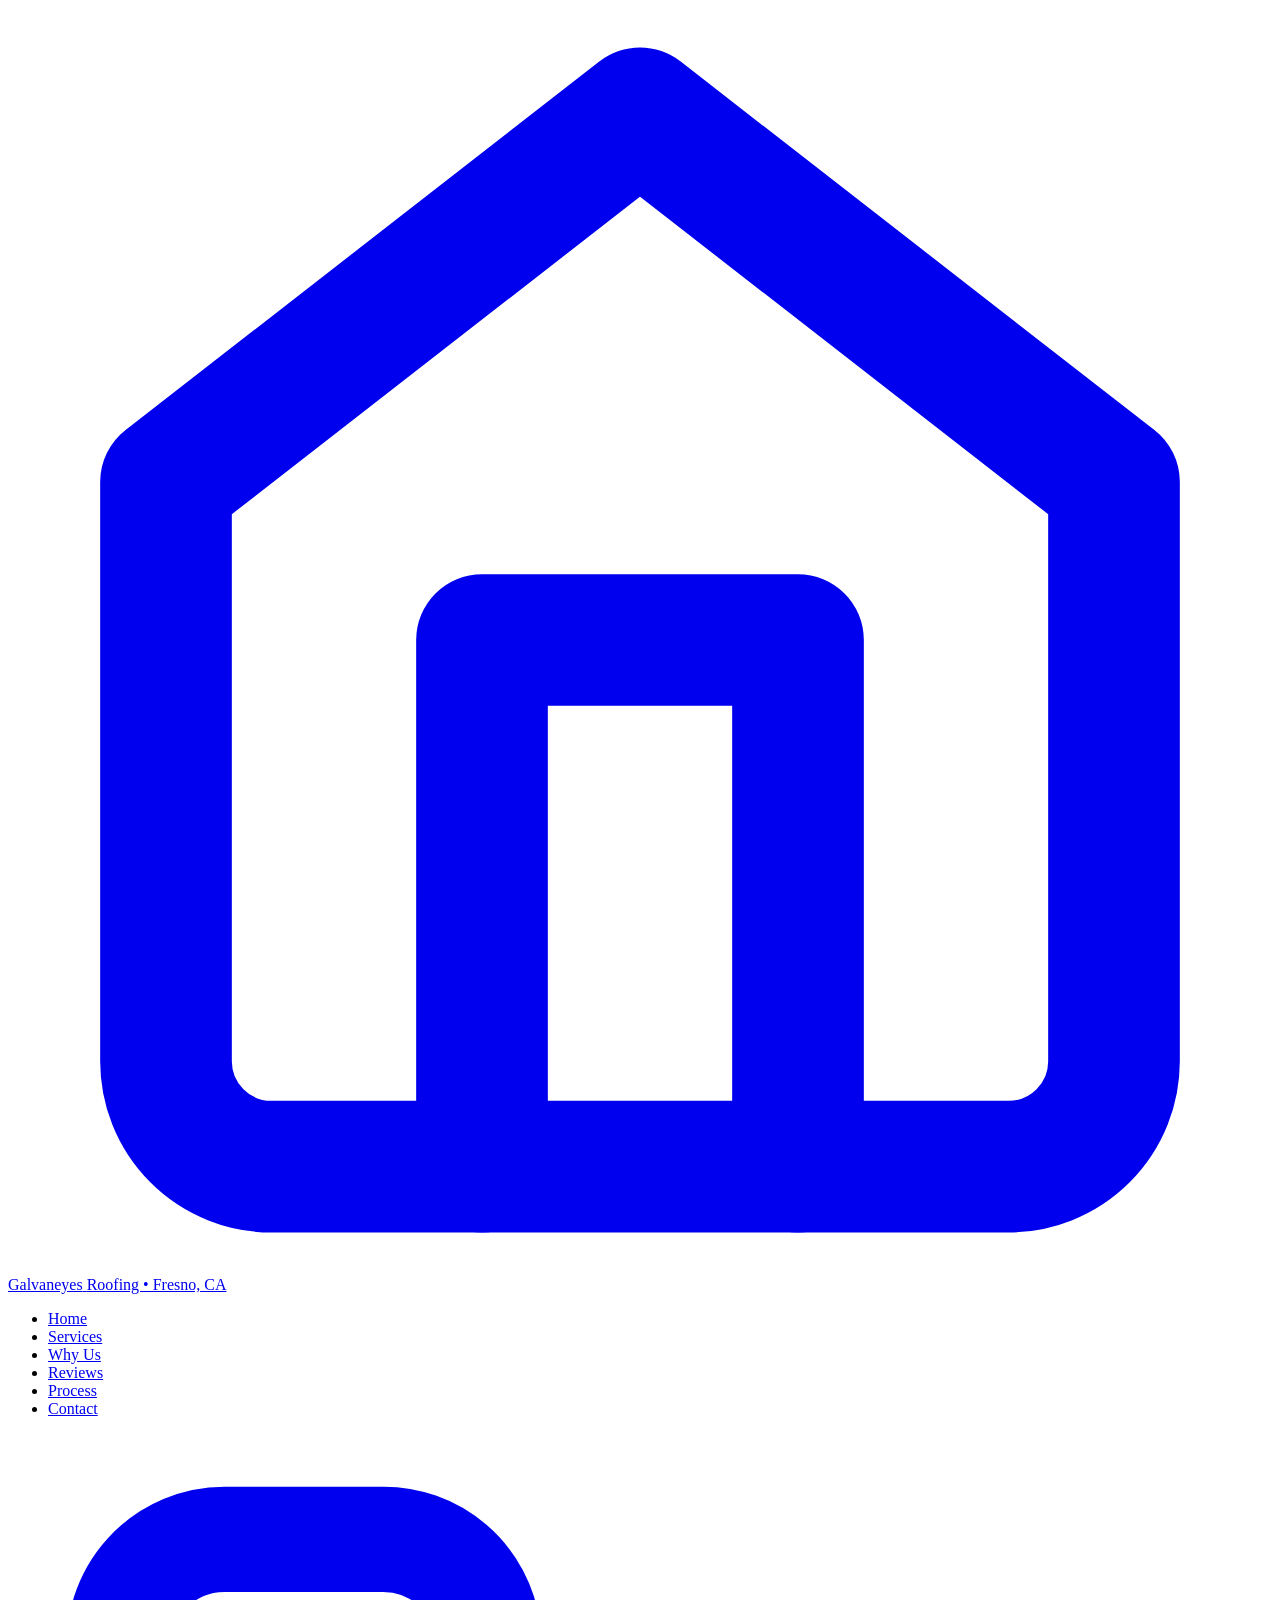
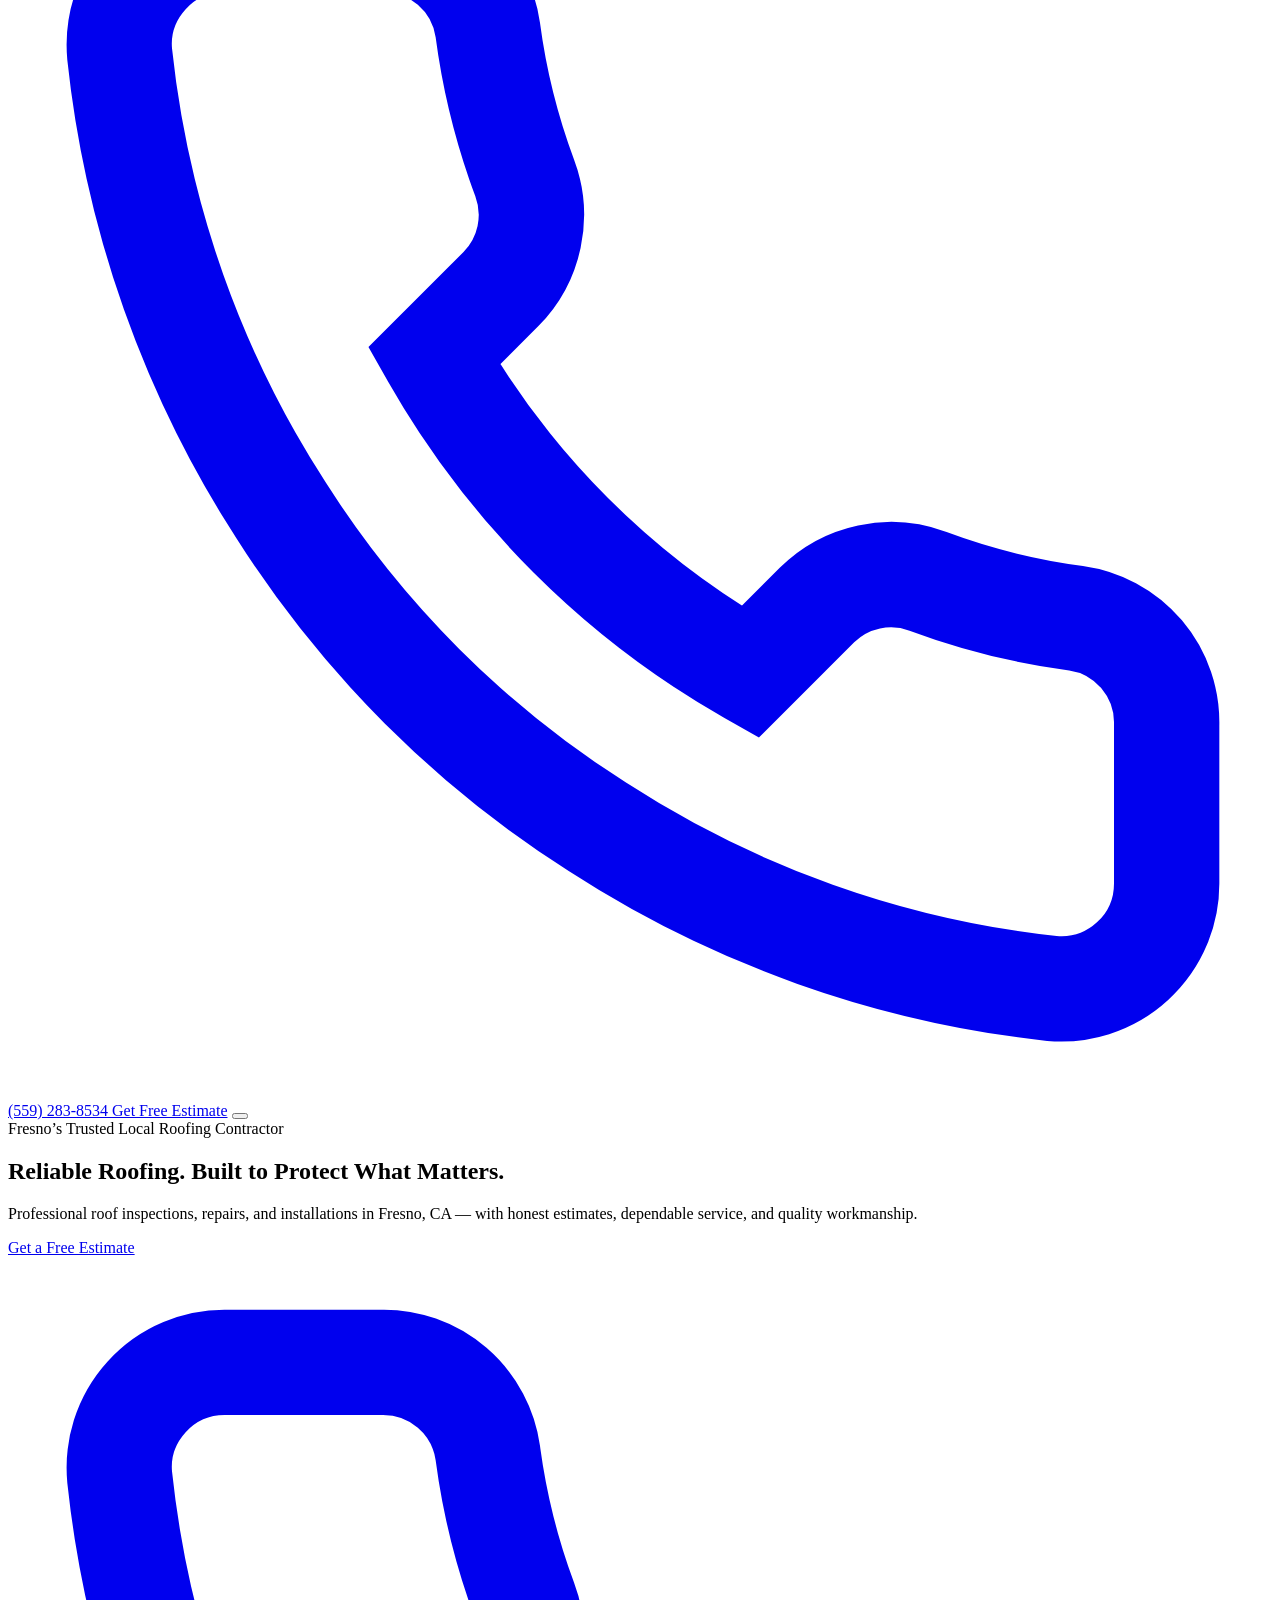
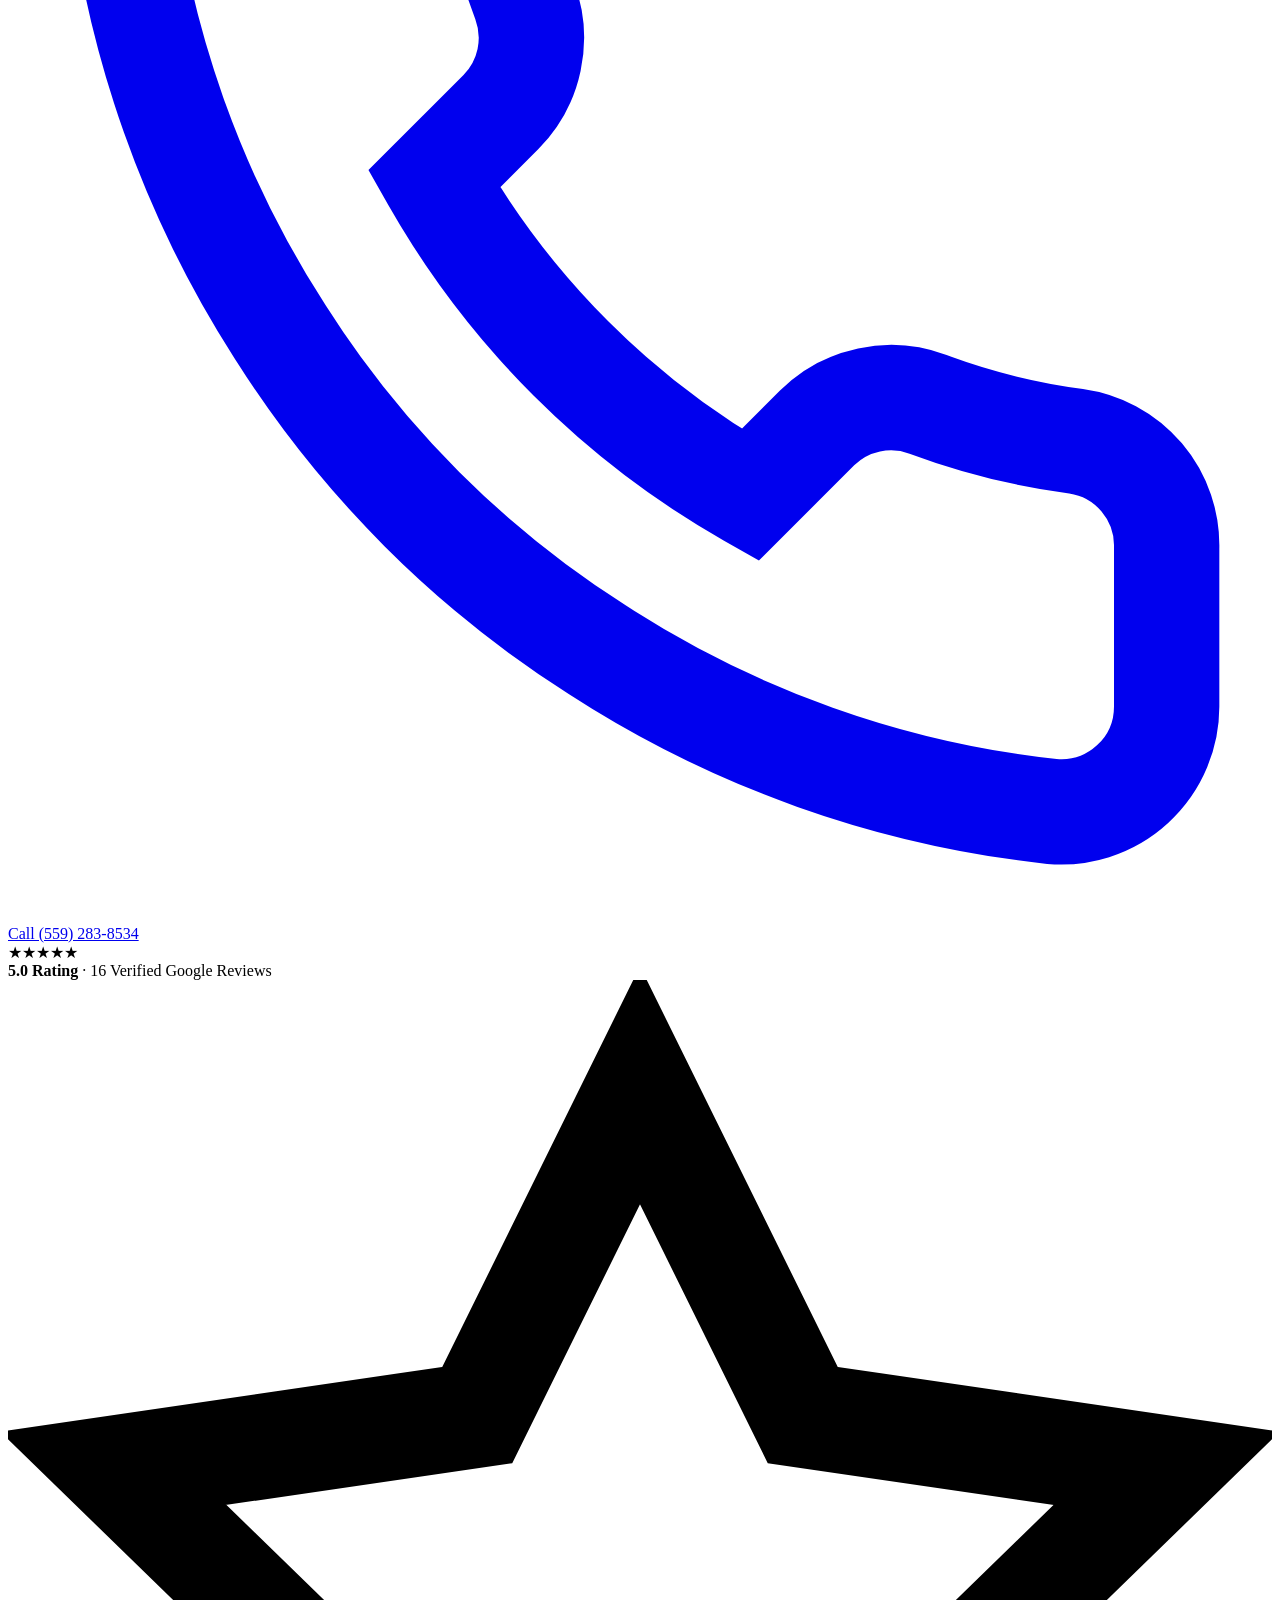
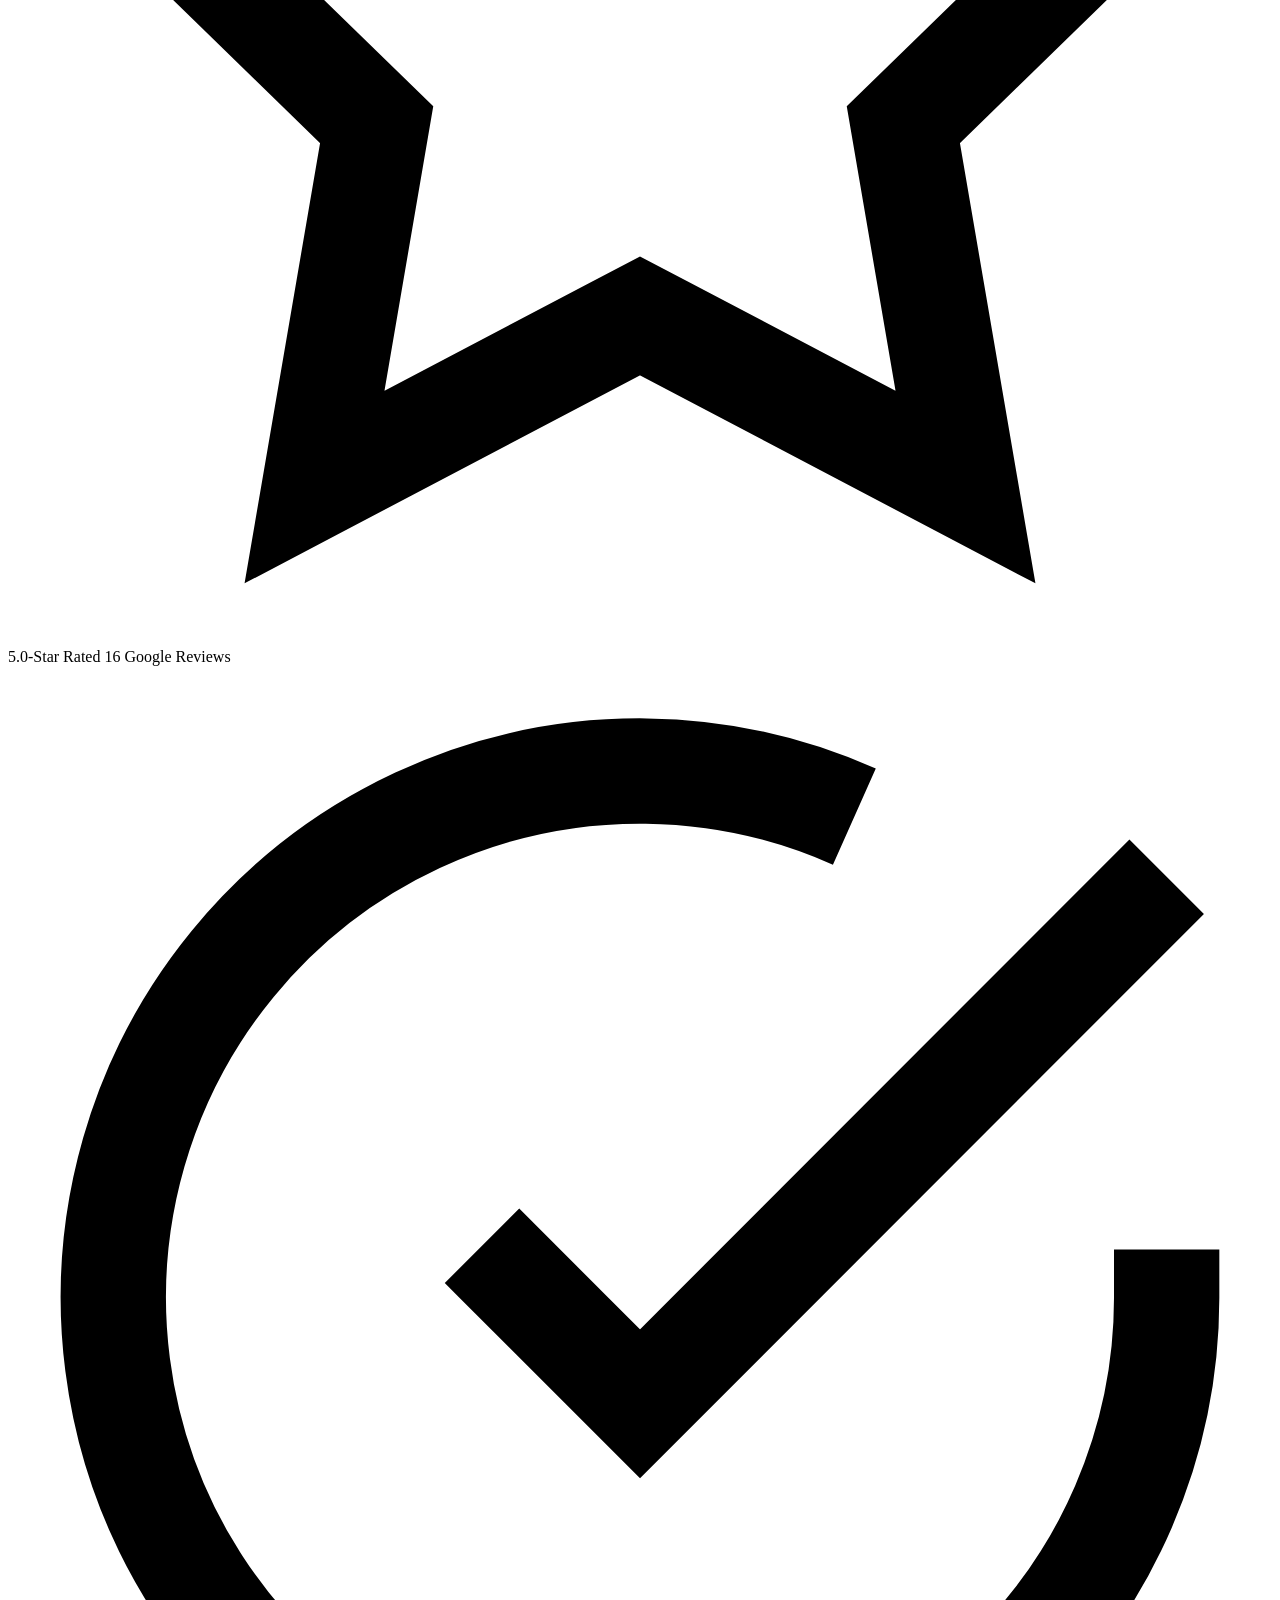
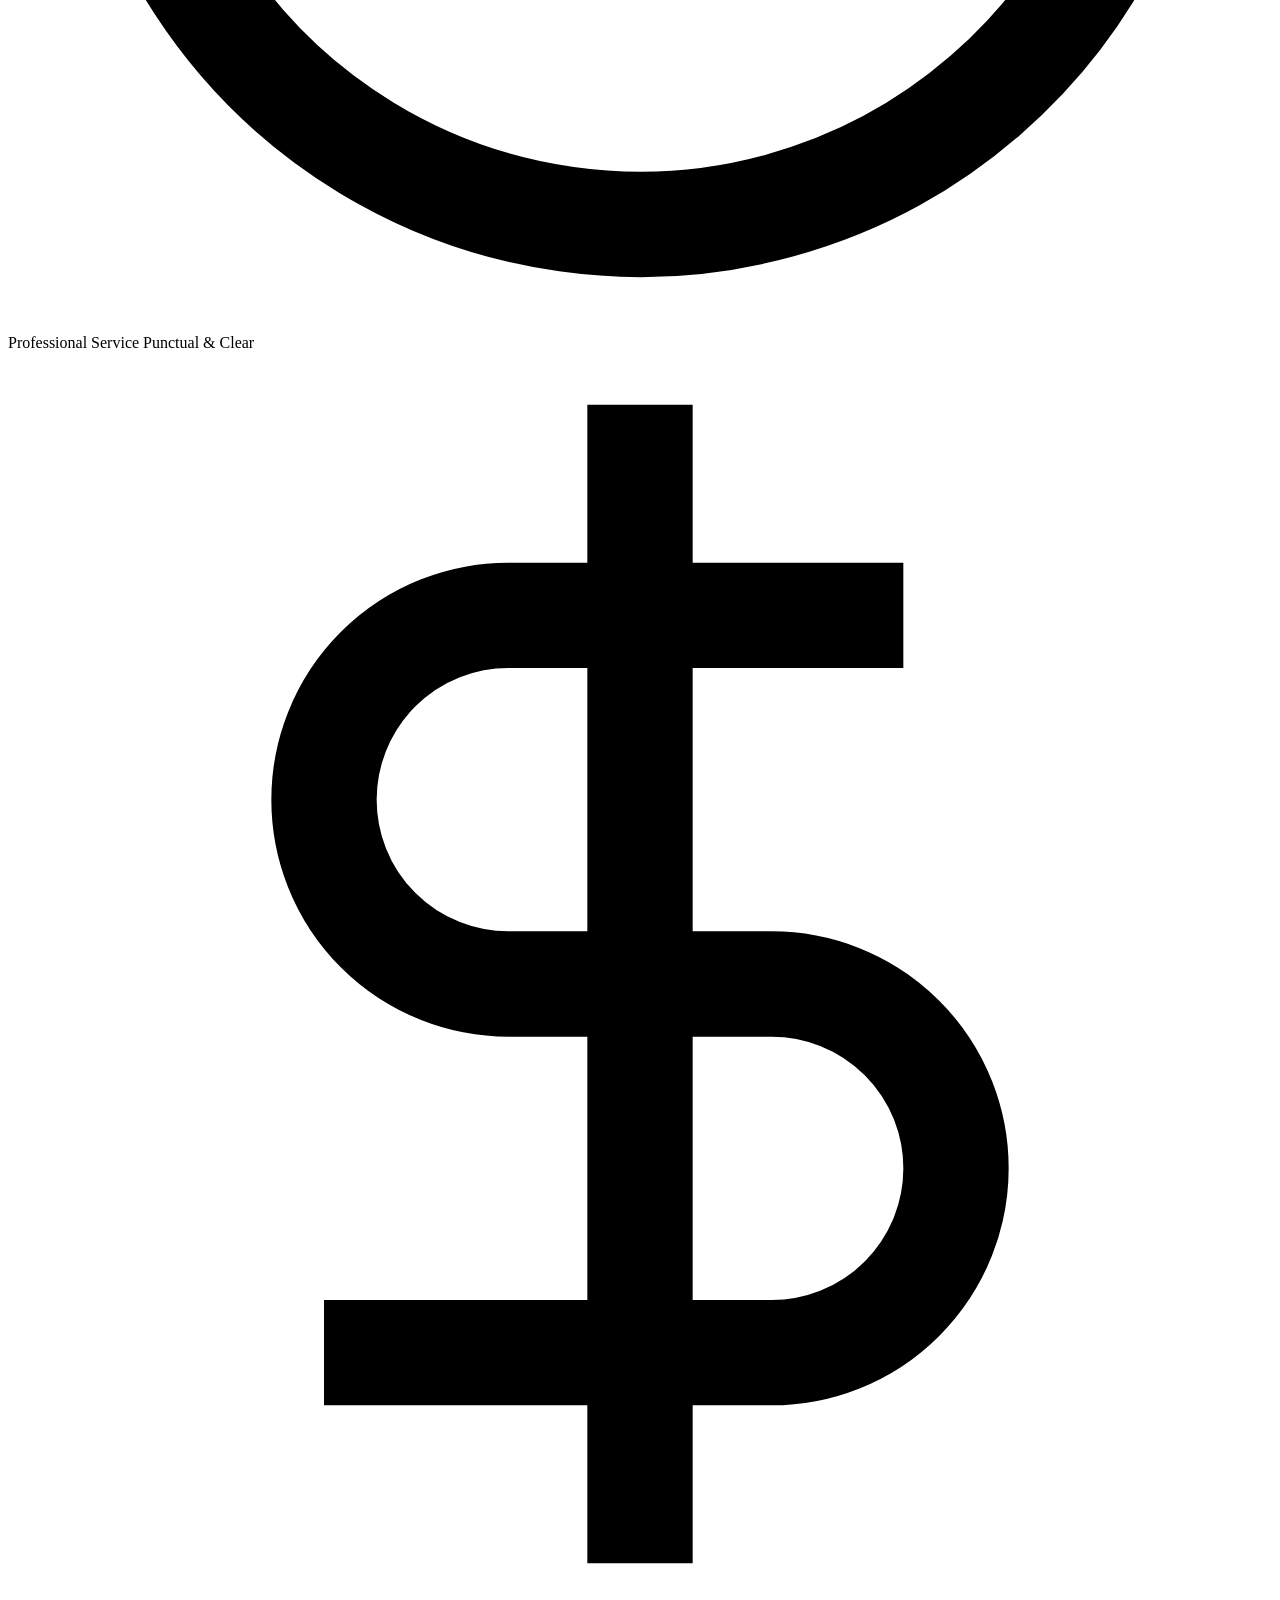
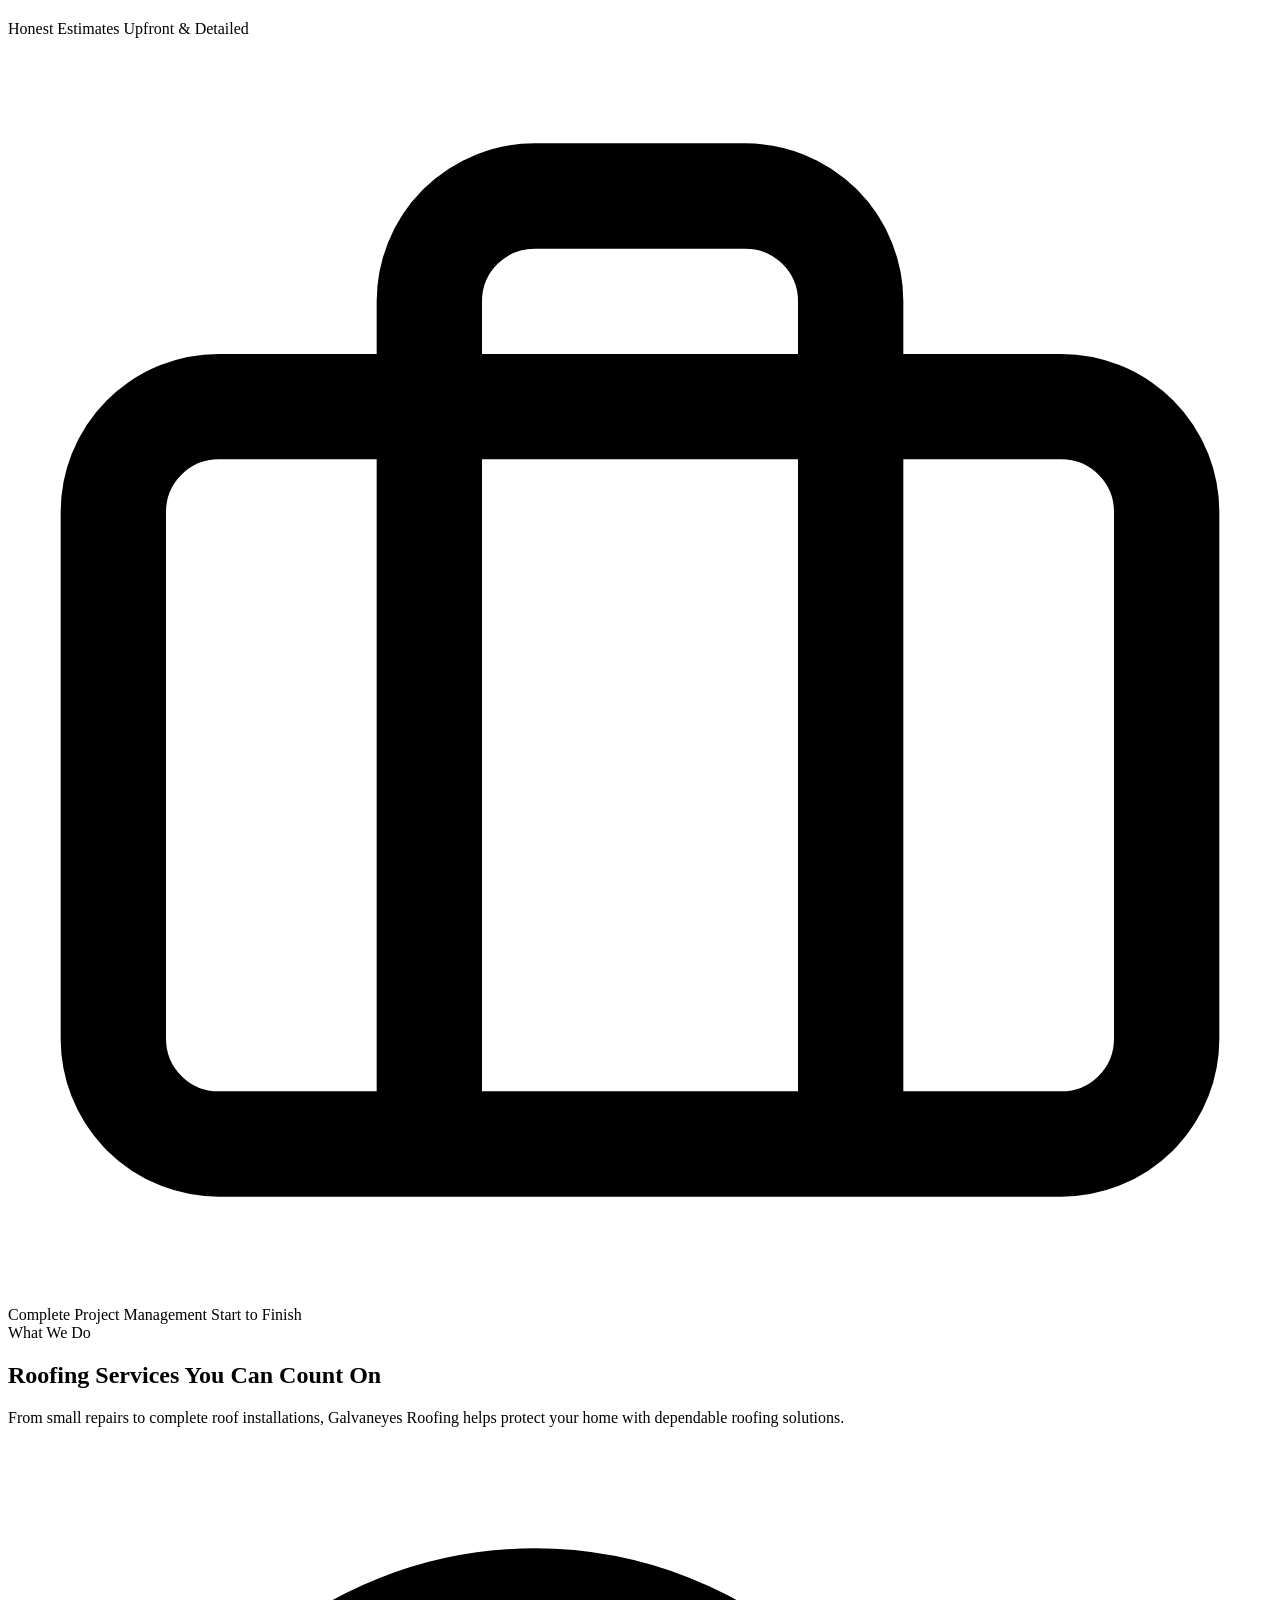
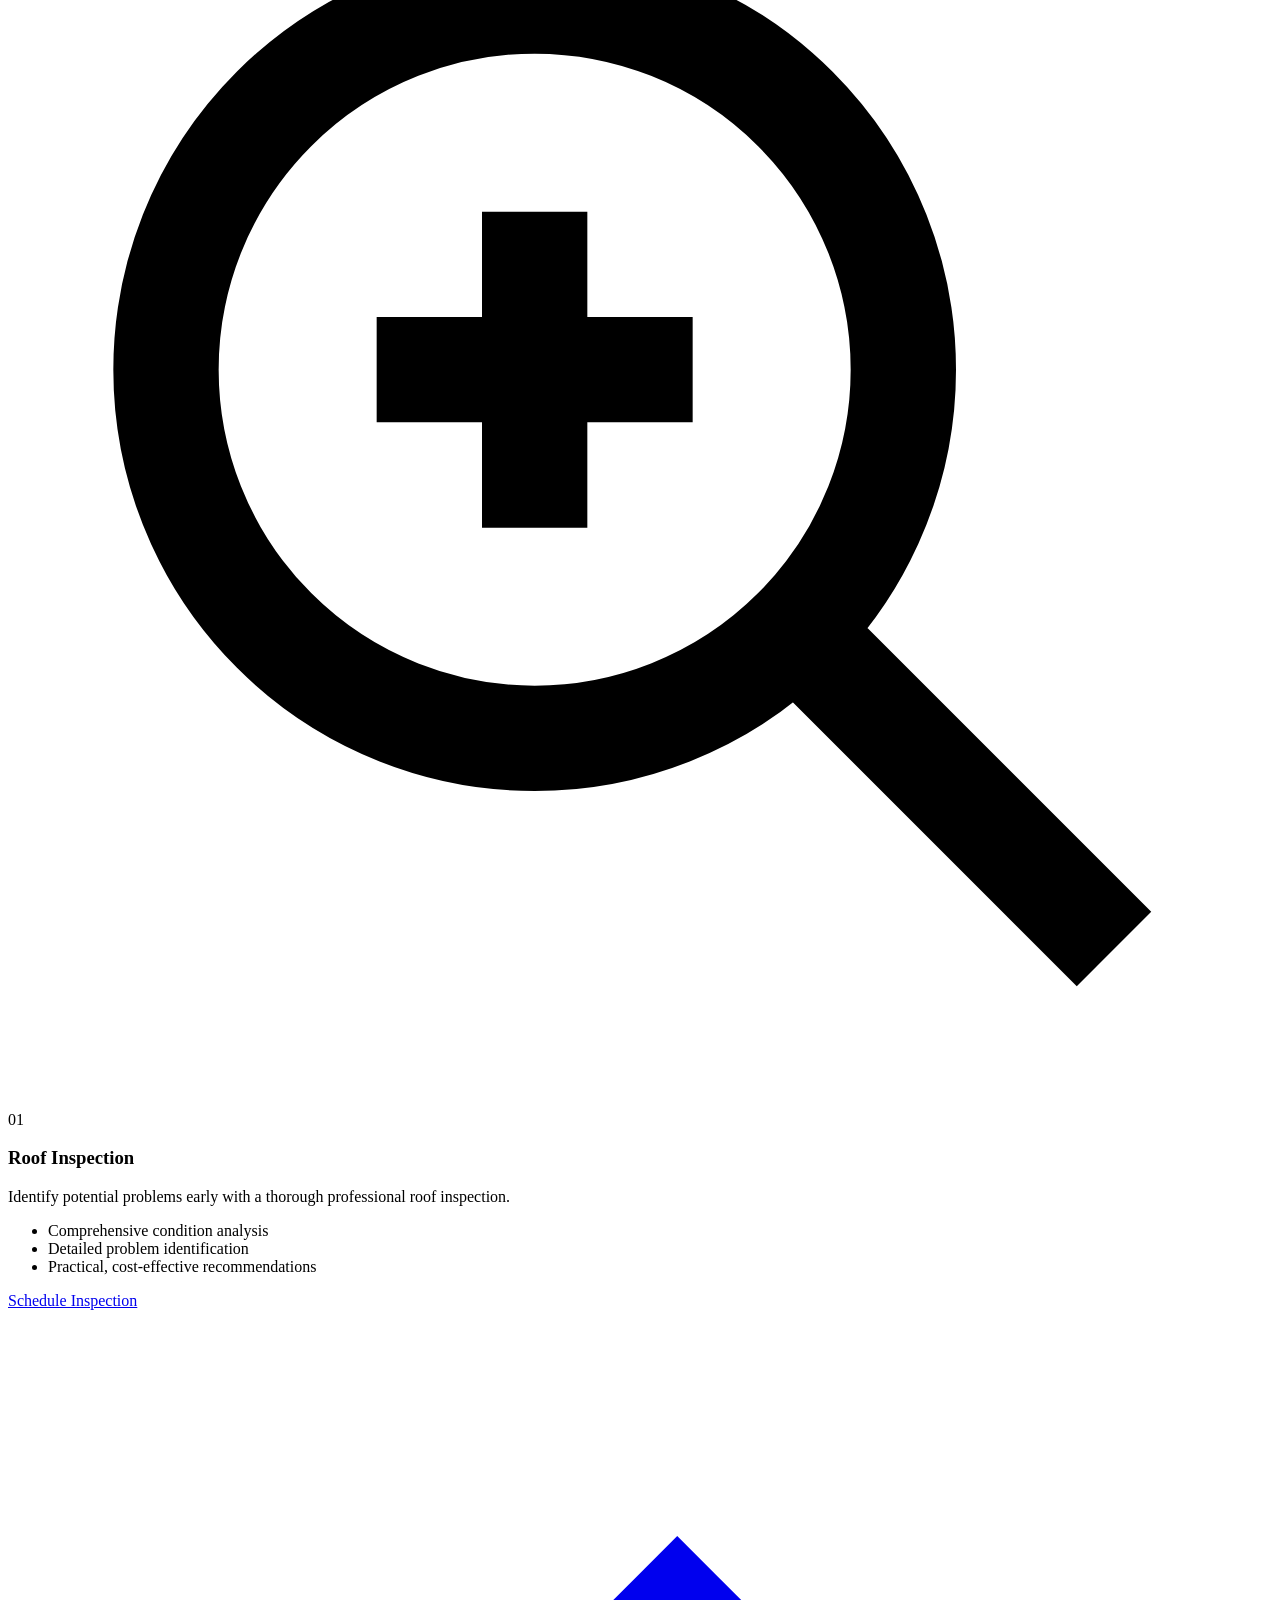
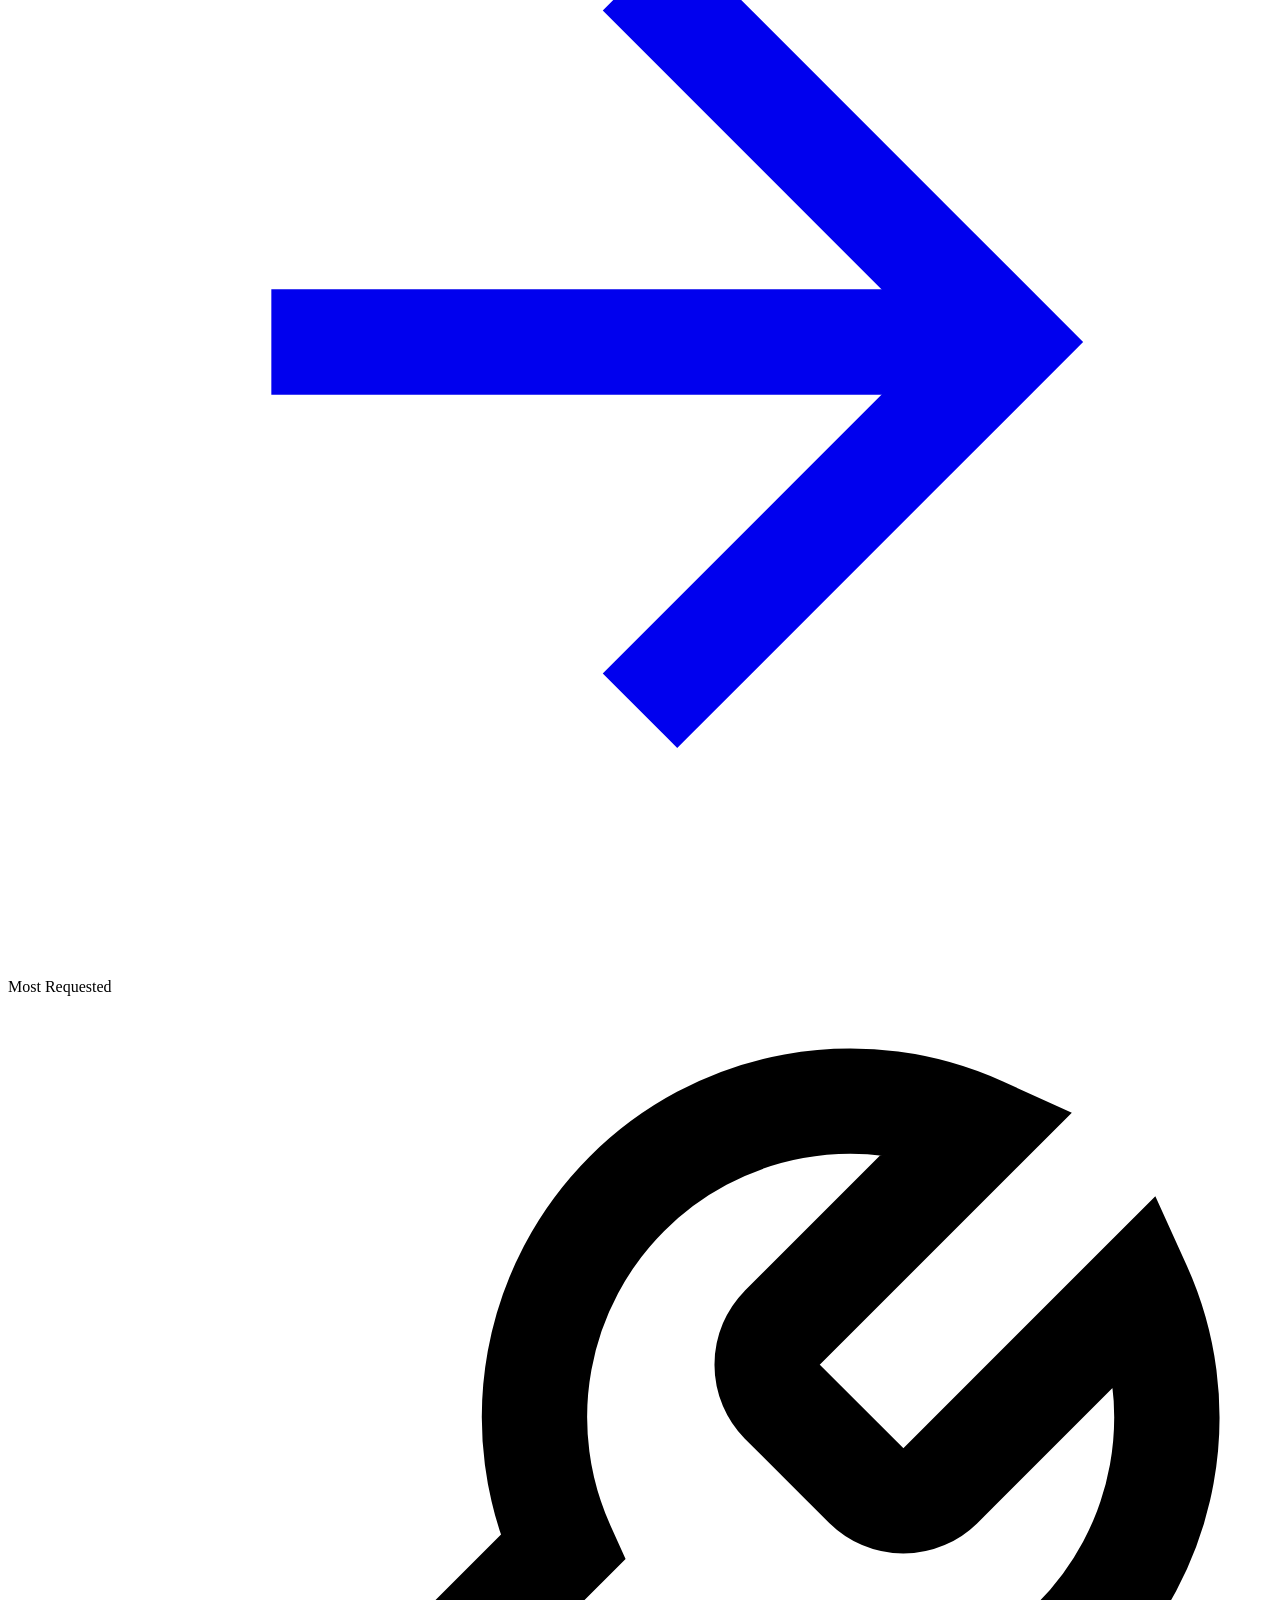
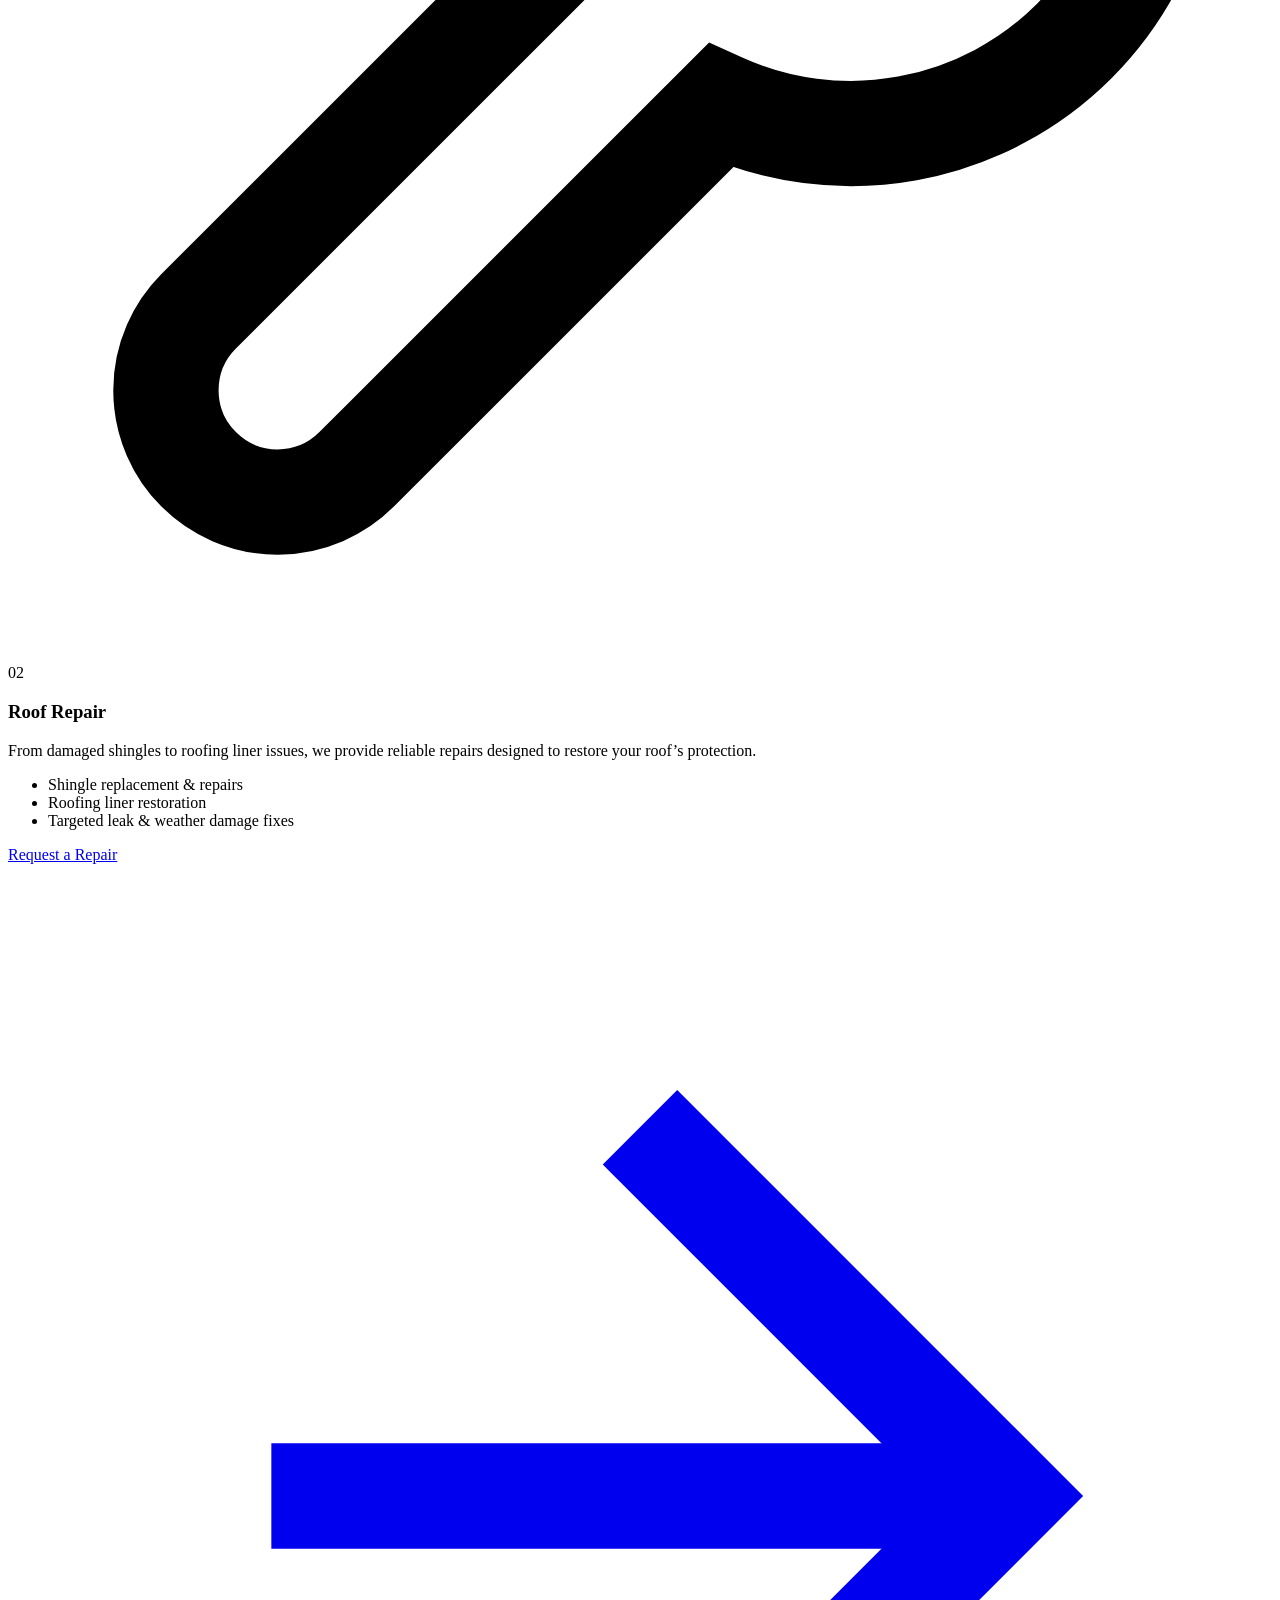
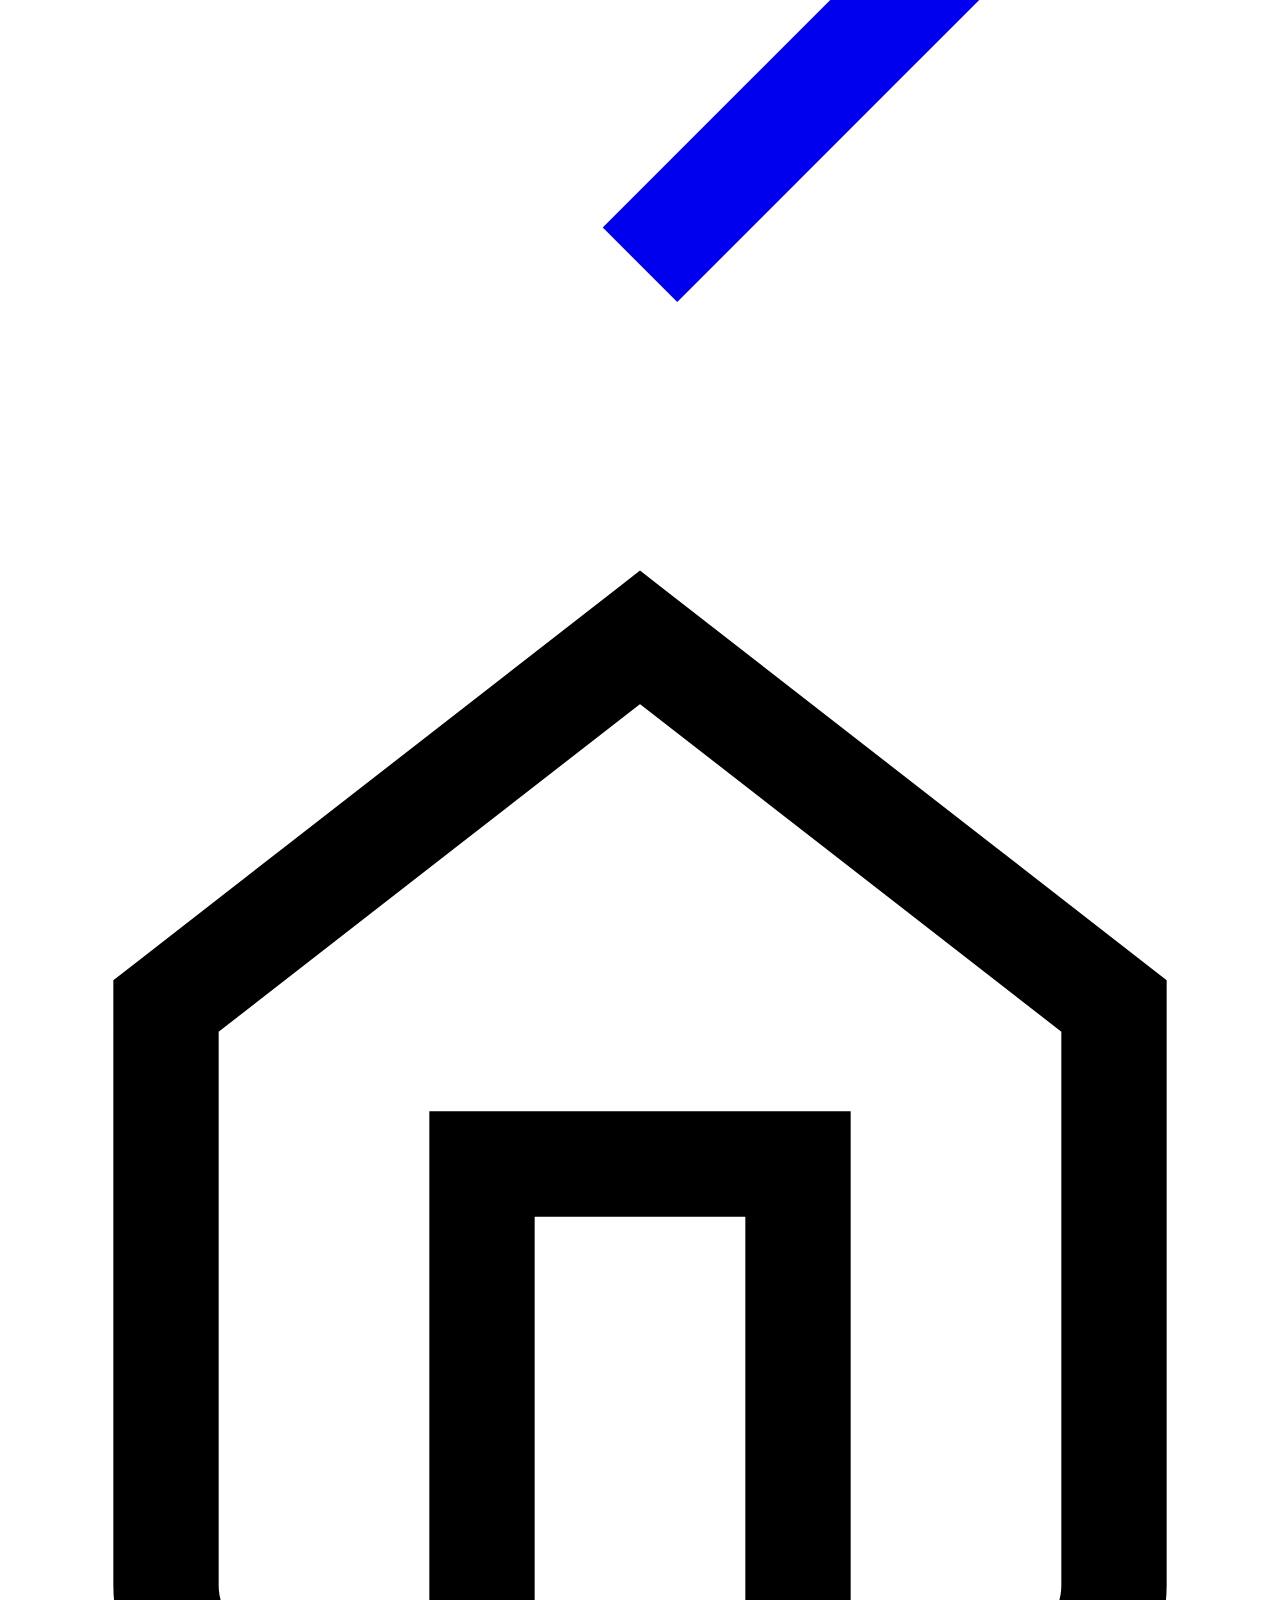
==== index.html @ 34d11c45 "Add initial index.html for Galvaneyes Roofing site This HTML file serves as the main structure for t" ====
<!DOCTYPE html>
<html lang="en">
<head>
  <meta charset="UTF-8">
  <meta name="viewport" content="width=device-width, initial-scale=1.0">
  <meta name="description" content="Galvaneyes Roofing provides professional roof inspections, repairs, and installations in Fresno, CA. Get reliable service, honest estimates, and quality roofing workmanship.">
  <meta name="keywords" content="roofing contractor Fresno, Fresno roof repair, roof installation Fresno CA, roof inspection Fresno">
  <meta name="author" content="Galvaneyes Roofing">
  <meta name="robots" content="index, follow">
  
  <!-- Open Graph / Social Media -->
  <meta property="og:type" content="website">
  <meta property="og:title" content="Galvaneyes Roofing | Roofing Contractor in Fresno, CA">
  <meta property="og:description" content="Professional roof inspections, repairs, and installations in Fresno, CA. Honest estimates, dependable service, and unmatched quality.">
  <meta property="og:locale" content="en_US">

  <title>Galvaneyes Roofing | Roofing Contractor in Fresno, CA</title>

  <!-- Google Fonts: Inter & Plus Jakarta Sans for an authoritative, modern look -->
  <link rel="preconnect" href="https://fonts.googleapis.com">
  <link rel="preconnect" href="https://fonts.gstatic.com" crossorigin>
  <link href="https://fonts.googleapis.com/css2?family=Inter:wght@400;500;600&family=Plus+Jakarta+Sans:wght@600;700;800&display=swap" rel="stylesheet">

  <link rel="stylesheet" href="style.css">

  <!-- Local Business JSON-LD Schema -->
  <script type="application/ld+json">
  {
    "@context": "https://schema.org",
    "@type": "RoofingContractor",
    "name": "Galvaneyes Roofing",
    "image": "https://images.unsplash.com/photo-1613490493576-7fde63acd811?auto=format&fit=crop&w=1200&q=80",
    "telephone": "+1-559-283-8534",
    "address": {
      "@type": "PostalAddress",
      "streetAddress": "74 E Fountain Way",
      "addressLocality": "Fresno",
      "addressRegion": "CA",
      "postalCode": "93704",
      "addressCountry": "US"
    },
    "geo": {
      "@type": "GeoCoordinates",
      "latitude": 36.7797,
      "longitude": -119.7892
    },
    "areaServed": {
      "@type": "City",
      "name": "Fresno"
    },
    "aggregateRating": {
      "@type": "AggregateRating",
      "ratingValue": "5.0",
      "reviewCount": "16",
      "bestRating": "5"
    },
    "priceRange": "$$",
    "openingHoursSpecification": {
      "@type": "OpeningHoursSpecification",
      "dayOfWeek": [
        "Monday",
        "Tuesday",
        "Wednesday",
        "Thursday",
        "Friday",
        "Saturday"
      ],
      "opens": "07:00",
      "closes": "18:00"
    }
  }
  </script>
</head>
<body>

  <!-- Sticky Top Header -->
  <header class="header" id="header">
    <div class="container header-container">
      <a href="#hero" class="brand" aria-label="Galvaneyes Roofing Home">
        <div class="brand-symbol">
          <svg viewBox="0 0 24 24" fill="none" stroke="currentColor" stroke-width="2.5" stroke-linecap="round" stroke-linejoin="round">
            <path d="M3 9l9-7 9 7v11a2 2 0 0 1-2 2H5a2 2 0 0 1-2-2z"></path>
            <polyline points="9 22 9 12 15 12 15 22"></polyline>
          </svg>
        </div>
        <div class="brand-text">
          <span class="brand-title">Galvaneyes</span>
          <span class="brand-subtitle">Roofing • Fresno, CA</span>
        </div>
      </a>

      <nav class="nav" id="mainNav" aria-label="Primary Navigation">
        <ul class="nav-list">
          <li><a href="#hero" class="nav-link">Home</a></li>
          <li><a href="#services" class="nav-link">Services</a></li>
          <li><a href="#why-us" class="nav-link">Why Us</a></li>
          <li><a href="#reviews" class="nav-link">Reviews</a></li>
          <li><a href="#process" class="nav-link">Process</a></li>
          <li><a href="#contact" class="nav-link">Contact</a></li>
        </ul>
      </nav>

      <div class="header-actions">
        <a href="tel:+15592838534" class="header-phone">
          <svg class="phone-icon" viewBox="0 0 24 24" fill="none" stroke="currentColor" stroke-width="2">
            <path d="M22 16.92v3a2 2 0 0 1-2.18 2 19.79 19.79 0 0 1-8.63-3.07 19.5 19.5 0 0 1-6-6 19.79 19.79 0 0 1-3.07-8.67A2 2 0 0 1 4.11 2h3a2 2 0 0 1 2 1.72 12.84 12.84 0 0 0 .7 2.81 2 2 0 0 1-.45 2.11L8.09 9.91a16 16 0 0 0 6 6l1.27-1.27a2 2 0 0 1 2.11-.45 12.84 12.84 0 0 0 2.81.7A2 2 0 0 1 22 16.92z"></path>
          </svg>
          <span class="phone-number">(559) 283-8534</span>
        </a>
        <a href="#contact" class="btn btn-primary btn-sm header-cta">Get Free Estimate</a>
        <button class="nav-toggle" id="navToggle" aria-label="Toggle Navigation Menu" aria-expanded="false">
          <span class="hamburger-bar"></span>
          <span class="hamburger-bar"></span>
          <span class="hamburger-bar"></span>
        </button>
      </div>
    </div>
  </header>

  <!-- Mobile Overlay Backdrop -->
  <div class="nav-backdrop" id="navBackdrop"></div>

  <main>
    <!-- Hero Section -->
    <section class="hero" id="hero">
      <div class="hero-bg-overlay"></div>
      <div class="container hero-container">
        <div class="hero-content">
          <div class="badge-tag">
            <span class="badge-dot"></span>
            Fresno’s Trusted Local Roofing Contractor
          </div>
          
          <h1 class="hero-title">Reliable Roofing. Built to Protect What Matters.</h1>
          
          <p class="hero-subtitle">
            Professional roof inspections, repairs, and installations in Fresno, CA — with honest estimates, dependable service, and quality workmanship.
          </p>

          <div class="hero-cta-group">
            <a href="#contact" class="btn btn-primary btn-lg">Get a Free Estimate</a>
            <a href="tel:+15592838534" class="btn btn-secondary btn-lg">
              <svg viewBox="0 0 24 24" fill="none" stroke="currentColor" stroke-width="2" class="btn-icon">
                <path d="M22 16.92v3a2 2 0 0 1-2.18 2 19.79 19.79 0 0 1-8.63-3.07 19.5 19.5 0 0 1-6-6 19.79 19.79 0 0 1-3.07-8.67A2 2 0 0 1 4.11 2h3a2 2 0 0 1 2 1.72 12.84 12.84 0 0 0 .7 2.81 2 2 0 0 1-.45 2.11L8.09 9.91a16 16 0 0 0 6 6l1.27-1.27a2 2 0 0 1 2.11-.45 12.84 12.84 0 0 0 2.81.7A2 2 0 0 1 22 16.92z"></path>
              </svg>
              Call (559) 283-8534
            </a>
          </div>

          <!-- Hero Social Proof Badge -->
          <div class="hero-trust-badge">
            <div class="stars-row" aria-label="5 out of 5 stars">
              <span class="star">★</span><span class="star">★</span><span class="star">★</span><span class="star">★</span><span class="star">★</span>
            </div>
            <div class="badge-text">
              <strong>5.0 Rating</strong> · 16 Verified Google Reviews
            </div>
          </div>
        </div>
      </div>
    </section>

    <!-- Trust Bar -->
    <section class="trust-bar">
      <div class="container">
        <div class="trust-grid">
          <div class="trust-item">
            <div class="trust-icon-box">
              <svg viewBox="0 0 24 24" fill="none" stroke="currentColor" stroke-width="2">
                <polygon points="12 2 15.09 8.26 22 9.27 17 14.14 18.18 21.02 12 17.77 5.82 21.02 7 14.14 2 9.27 8.91 8.26 12 2"></polygon>
              </svg>
            </div>
            <div class="trust-meta">
              <span class="trust-title">5.0-Star Rated</span>
              <span class="trust-sub">16 Google Reviews</span>
            </div>
          </div>

          <div class="trust-item">
            <div class="trust-icon-box">
              <svg viewBox="0 0 24 24" fill="none" stroke="currentColor" stroke-width="2">
                <path d="M22 11.08V12a10 10 0 1 1-5.93-9.14"></path>
                <polyline points="22 4 12 14.01 9 11.01"></polyline>
              </svg>
            </div>
            <div class="trust-meta">
              <span class="trust-title">Professional Service</span>
              <span class="trust-sub">Punctual & Clear</span>
            </div>
          </div>

          <div class="trust-item">
            <div class="trust-icon-box">
              <svg viewBox="0 0 24 24" fill="none" stroke="currentColor" stroke-width="2">
                <line x1="12" y1="1" x2="12" y2="23"></line>
                <path d="M17 5H9.5a3.5 3.5 0 0 0 0 7h5a3.5 3.5 0 0 1 0 7H6"></path>
              </svg>
            </div>
            <div class="trust-meta">
              <span class="trust-title">Honest Estimates</span>
              <span class="trust-sub">Upfront & Detailed</span>
            </div>
          </div>

          <div class="trust-item">
            <div class="trust-icon-box">
              <svg viewBox="0 0 24 24" fill="none" stroke="currentColor" stroke-width="2">
                <rect x="2" y="7" width="20" height="14" rx="2" ry="2"></rect>
                <path d="M16 21V5a2 2 0 0 0-2-2h-4a2 2 0 0 0-2 2v16"></path>
              </svg>
            </div>
            <div class="trust-meta">
              <span class="trust-title">Complete Project Management</span>
              <span class="trust-sub">Start to Finish</span>
            </div>
          </div>
        </div>
      </div>
    </section>

    <!-- Services Section -->
    <section class="services-section section-padding" id="services">
      <div class="container">
        <div class="section-header text-center">
          <span class="section-tagline">What We Do</span>
          <h2 class="section-title">Roofing Services You Can Count On</h2>
          <p class="section-lead">
            From small repairs to complete roof installations, Galvaneyes Roofing helps protect your home with dependable roofing solutions.
          </p>
        </div>

        <div class="services-grid">
          <!-- Service Card 1 -->
          <div class="service-card">
            <div class="service-card-top">
              <div class="service-icon-box">
                <svg viewBox="0 0 24 24" fill="none" stroke="currentColor" stroke-width="2">
                  <path d="M21 21l-6-6m2-5a7 7 0 11-14 0 7 7 0 0114 0zM10 7v3m0 0v3m0-3h3m-3 0H7"></path>
                </svg>
              </div>
              <span class="service-number">01</span>
            </div>
            <h3 class="service-name">Roof Inspection</h3>
            <p class="service-desc">
              Identify potential problems early with a thorough professional roof inspection.
            </p>
            <ul class="service-perks">
              <li>Comprehensive condition analysis</li>
              <li>Detailed problem identification</li>
              <li>Practical, cost-effective recommendations</li>
            </ul>
            <a href="#contact" class="service-link" onclick="preselectService('Roof Inspection')">
              Schedule Inspection
              <svg viewBox="0 0 24 24" fill="none" stroke="currentColor" stroke-width="2">
                <line x1="5" y1="12" x2="19" y2="12"></line>
                <polyline points="12 5 19 12 12 19"></polyline>
              </svg>
            </a>
          </div>

          <!-- Service Card 2 -->
          <div class="service-card highlighted-card">
            <div class="service-badge">Most Requested</div>
            <div class="service-card-top">
              <div class="service-icon-box">
                <svg viewBox="0 0 24 24" fill="none" stroke="currentColor" stroke-width="2">
                  <path d="M14.7 6.3a1 1 0 0 0 0 1.4l1.6 1.6a1 1 0 0 0 1.4 0l3.77-3.77a6 6 0 0 1-7.94 7.94l-6.91 6.91a2.12 2.12 0 0 1-3-3l6.91-6.91a6 6 0 0 1 7.94-7.94l-3.76 3.76z"></path>
                </svg>
              </div>
              <span class="service-number">02</span>
            </div>
            <h3 class="service-name">Roof Repair</h3>
            <p class="service-desc">
              From damaged shingles to roofing liner issues, we provide reliable repairs designed to restore your roof’s protection.
            </p>
            <ul class="service-perks">
              <li>Shingle replacement & repairs</li>
              <li>Roofing liner restoration</li>
              <li>Targeted leak & weather damage fixes</li>
            </ul>
            <a href="#contact" class="service-link" onclick="preselectService('Roof Repair')">
              Request a Repair
              <svg viewBox="0 0 24 24" fill="none" stroke="currentColor" stroke-width="2">
                <line x1="5" y1="12" x2="19" y2="12"></line>
                <polyline points="12 5 19 12 12 19"></polyline>
              </svg>
            </a>
          </div>

          <!-- Service Card 3 -->
          <div class="service-card">
            <div class="service-card-top">
              <div class="service-icon-box">
                <svg viewBox="0 0 24 24" fill="none" stroke="currentColor" stroke-width="2">
                  <path d="M3 9l9-7 9 7v11a2 2 0 0 1-2 2H5a2 2 0 0 1-2-2z"></path>
                  <polyline points="9 22 9 12 15 12 15 22"></polyline>
                </svg>
              </div>
              <span class="service-number">03</span>
            </div>
            <h3 class="service-name">Roof Installation</h3>
            <p class="service-desc">
              Quality roofing installation backed by professional project management and careful attention to detail.
            </p>
            <ul class="service-perks">
              <li>Complete roof replacement</li>
              <li>Full permit & paperwork coordination</li>
              <li>Precision craftsmanship from start to finish</li>
            </ul>
            <a href="#contact" class="service-link" onclick="preselectService('Roof Installation')">
              Get an Estimate
              <svg viewBox="0 0 24 24" fill="none" stroke="currentColor" stroke-width="2">
                <line x1="5" y1="12" x2="19" y2="12"></line>
                <polyline points="12 5 19 12 12 19"></polyline>
              </svg>
            </a>
          </div>
        </div>
      </div>
    </section>

    <!-- Why Choose Galvaneyes Roofing Section -->
    <section class="why-section section-padding" id="why-us">
      <div class="container">
        <div class="why-grid">
          <div class="why-content">
            <span class="section-tagline">The Galvaneyes Difference</span>
            <h2 class="section-title">Roofing Done Right. From Start to Finish.</h2>
            <p class="section-lead">
              We know home improvement projects can be stressful. Galvaneyes Roofing coordinates every phase with precision, keeping you informed at every milestone.
            </p>

            <div class="benefit-list">
              <!-- Benefit 1 -->
              <div class="benefit-item">
                <div class="benefit-check">
                  <svg viewBox="0 0 24 24" fill="none" stroke="currentColor" stroke-width="3">
                    <polyline points="20 6 9 17 4 12"></polyline>
                  </svg>
                </div>
                <div class="benefit-text">
                  <h4>Professional Communication</h4>
                  <p>Clear, punctual, and honest communication throughout your roofing project.</p>
                </div>
              </div>

              <!-- Benefit 2 -->
              <div class="benefit-item">
                <div class="benefit-check">
                  <svg viewBox="0 0 24 24" fill="none" stroke="currentColor" stroke-width="3">
                    <polyline points="20 6 9 17 4 12"></polyline>
                  </svg>
                </div>
                <div class="benefit-text">
                  <h4>Honest Estimates</h4>
                  <p>Know what work is needed and what it will cost before the project begins.</p>
                </div>
              </div>

              <!-- Benefit 3 -->
              <div class="benefit-item">
                <div class="benefit-check">
                  <svg viewBox="0 0 24 24" fill="none" stroke="currentColor" stroke-width="3">
                    <polyline points="20 6 9 17 4 12"></polyline>
                  </svg>
                </div>
                <div class="benefit-text">
                  <h4>Permit Assistance</h4>
                  <p>We handle county permit paperwork so you don't have to navigate the process alone.</p>
                </div>
              </div>

              <!-- Benefit 4 -->
              <div class="benefit-item">
                <div class="benefit-check">
                  <svg viewBox="0 0 24 24" fill="none" stroke="currentColor" stroke-width="3">
                    <polyline points="20 6 9 17 4 12"></polyline>
                  </svg>
                </div>
                <div class="benefit-text">
                  <h4>On-Time Project Management</h4>
                  <p>We coordinate the project from start to finish and work to keep everything on schedule.</p>
                </div>
              </div>

              <!-- Benefit 5 -->
              <div class="benefit-item">
                <div class="benefit-check">
                  <svg viewBox="0 0 24 24" fill="none" stroke="currentColor" stroke-width="3">
                    <polyline points="20 6 9 17 4 12"></polyline>
                  </svg>
                </div>
                <div class="benefit-text">
                  <h4>Complete Cleanup</h4>
                  <p>Once the job is finished, we leave your property clean and ready to enjoy.</p>
                </div>
              </div>
            </div>

            <div class="why-cta-wrap">
              <a href="#contact" class="btn btn-primary">Schedule Your Assessment</a>
            </div>
          </div>

          <div class="why-visual">
            <div class="why-image-wrapper">
              <img 
                src="https://images.unsplash.com/photo-1600585154340-be6161a56a0c?auto=format&fit=crop&w=1000&q=80" 
                alt="Well-maintained residential roof installed with precision" 
                loading="lazy"
                class="why-main-image"
              >
              <div class="why-card-badge">
                <div class="badge-icon-wrap">
                  <svg viewBox="0 0 24 24" fill="none" stroke="currentColor" stroke-width="2.5">
                    <path d="M12 22s8-4 8-10V5l-8-3-8 3v7c0 6 8 10 8 10z"></path>
                  </svg>
                </div>
                <div>
                  <div class="badge-title">Full Project Care</div>
                  <div class="badge-desc">From permit to final sweep</div>
                </div>
              </div>
            </div>
          </div>
        </div>
      </div>
    </section>

    <!-- Simple 3-Step Process Section -->
    <section class="process-section section-padding" id="process">
      <div class="container">
        <div class="section-header text-center">
          <span class="section-tagline">How It Works</span>
          <h2 class="section-title">Getting Your Roof Taken Care Of Is Easy</h2>
          <p class="section-lead">
            We’ve eliminated the hassle of roof care with a direct, transparent three-step plan.
          </p>
        </div>

        <div class="process-grid">
          <!-- Step 1 -->
          <div class="process-card">
            <div class="process-step-num">01</div>
            <div class="process-icon">
              <svg viewBox="0 0 24 24" fill="none" stroke="currentColor" stroke-width="2">
                <path d="M22 16.92v3a2 2 0 0 1-2.18 2 19.79 19.79 0 0 1-8.63-3.07 19.5 19.5 0 0 1-6-6 19.79 19.79 0 0 1-3.07-8.67A2 2 0 0 1 4.11 2h3a2 2 0 0 1 2 1.72 12.84 12.84 0 0 0 .7 2.81 2 2 0 0 1-.45 2.11L8.09 9.91a16 16 0 0 0 6 6l1.27-1.27a2 2 0 0 1 2.11-.45 12.84 12.84 0 0 0 2.81.7A2 2 0 0 1 22 16.92z"></path>
              </svg>
            </div>
            <h3 class="process-title">Contact Us</h3>
            <p class="process-desc">
              Call or request your free estimate online. We respond
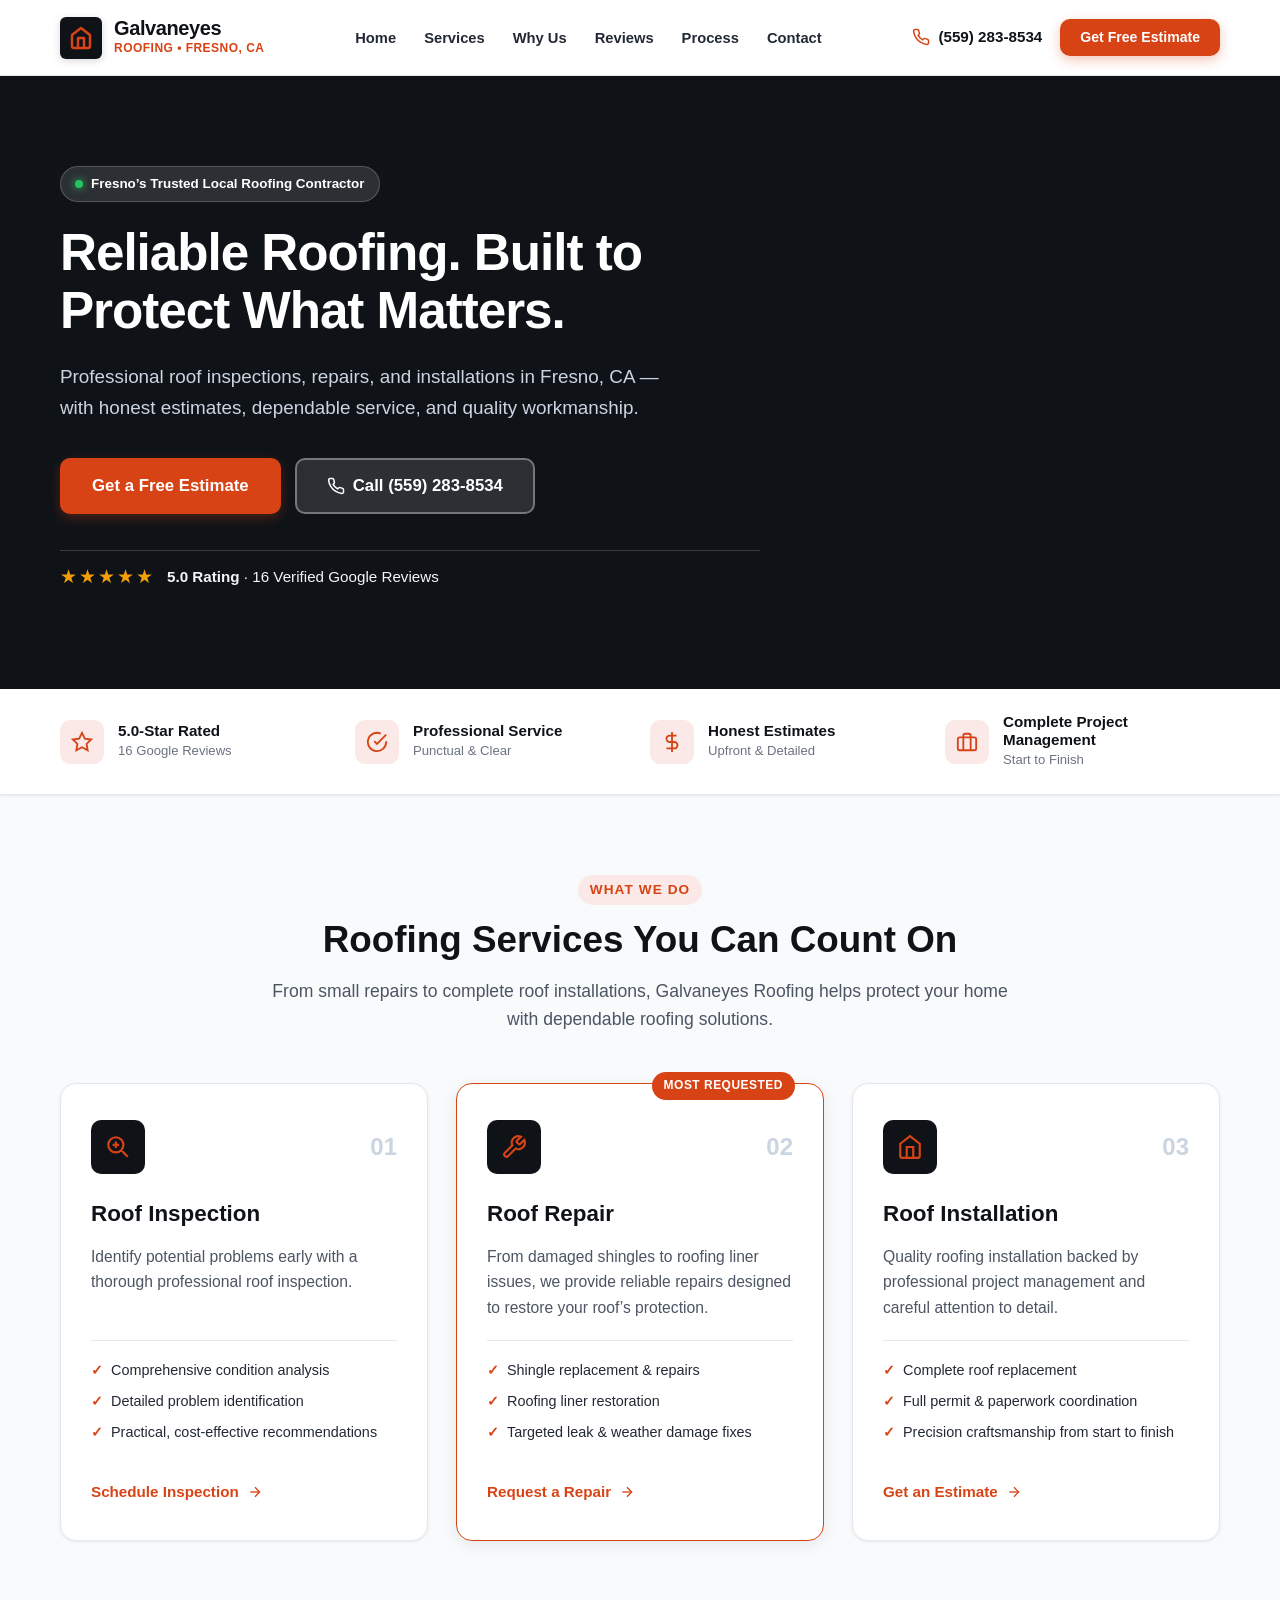
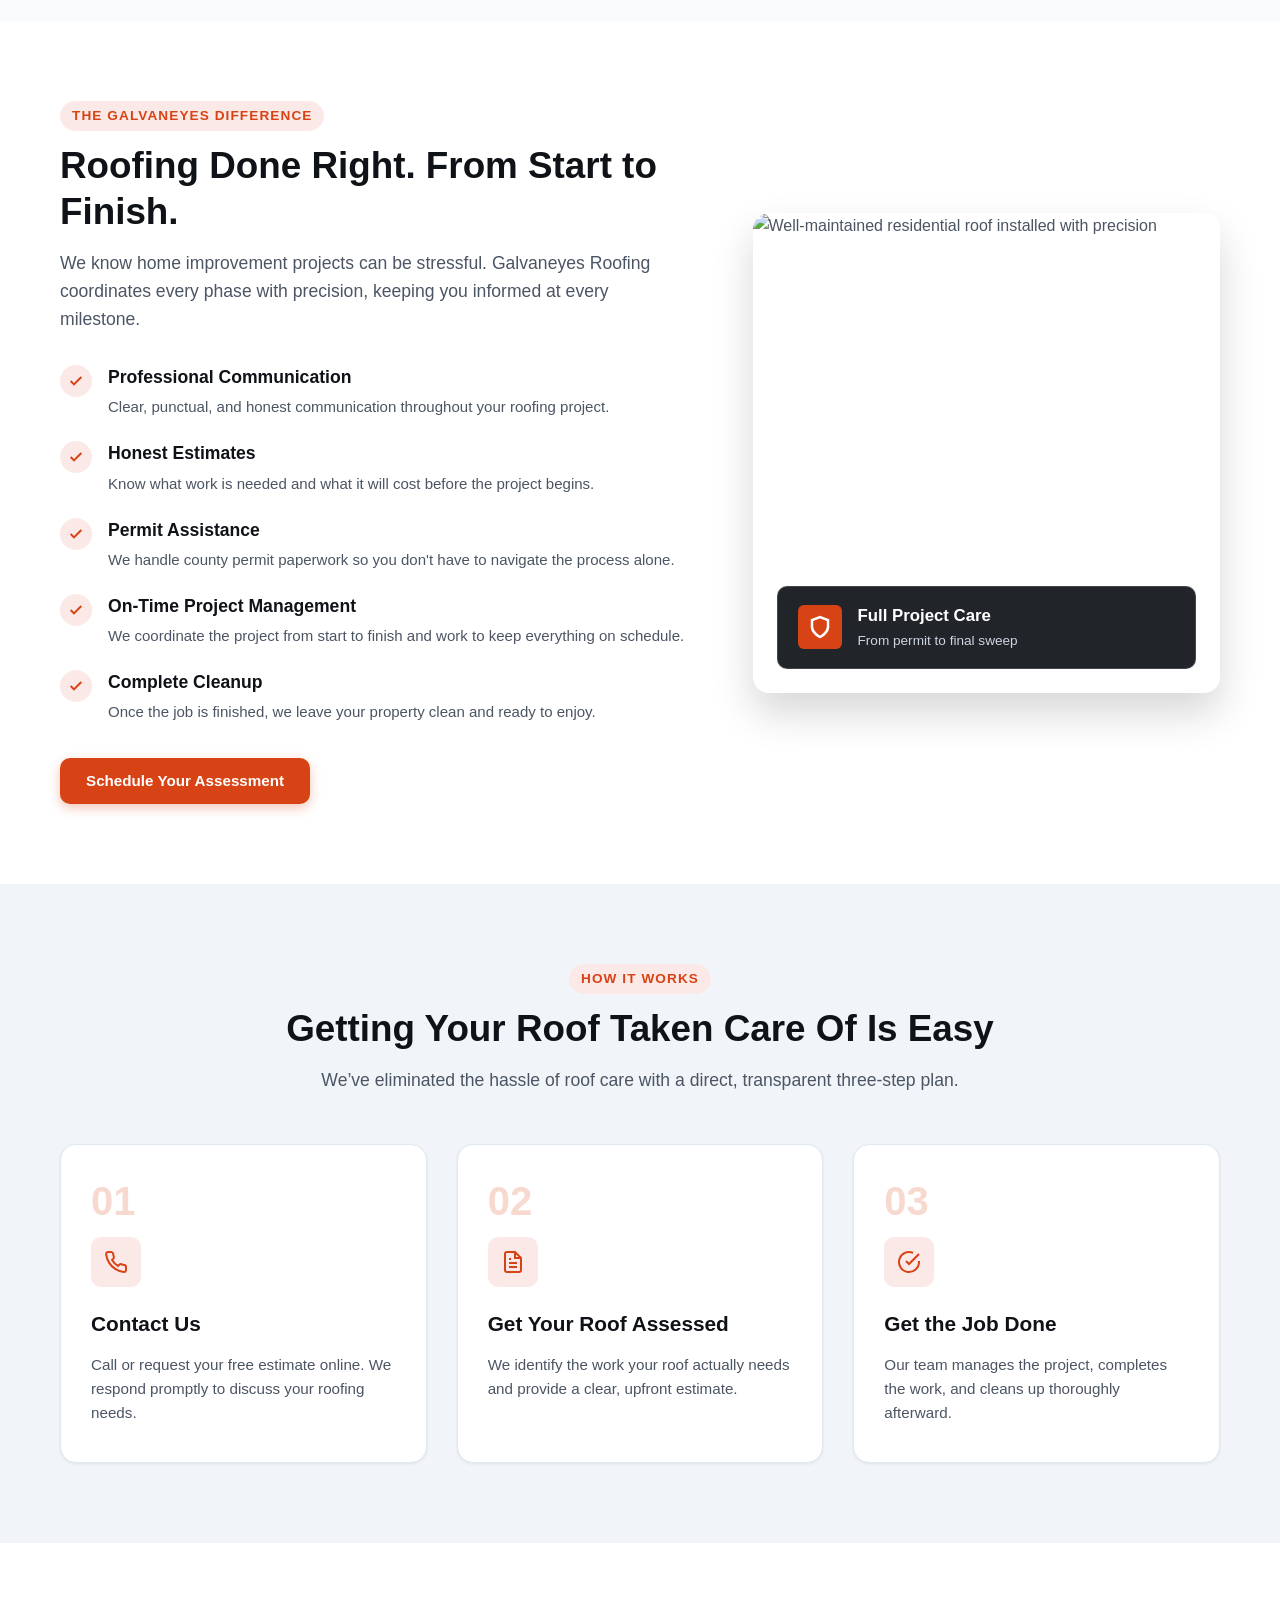
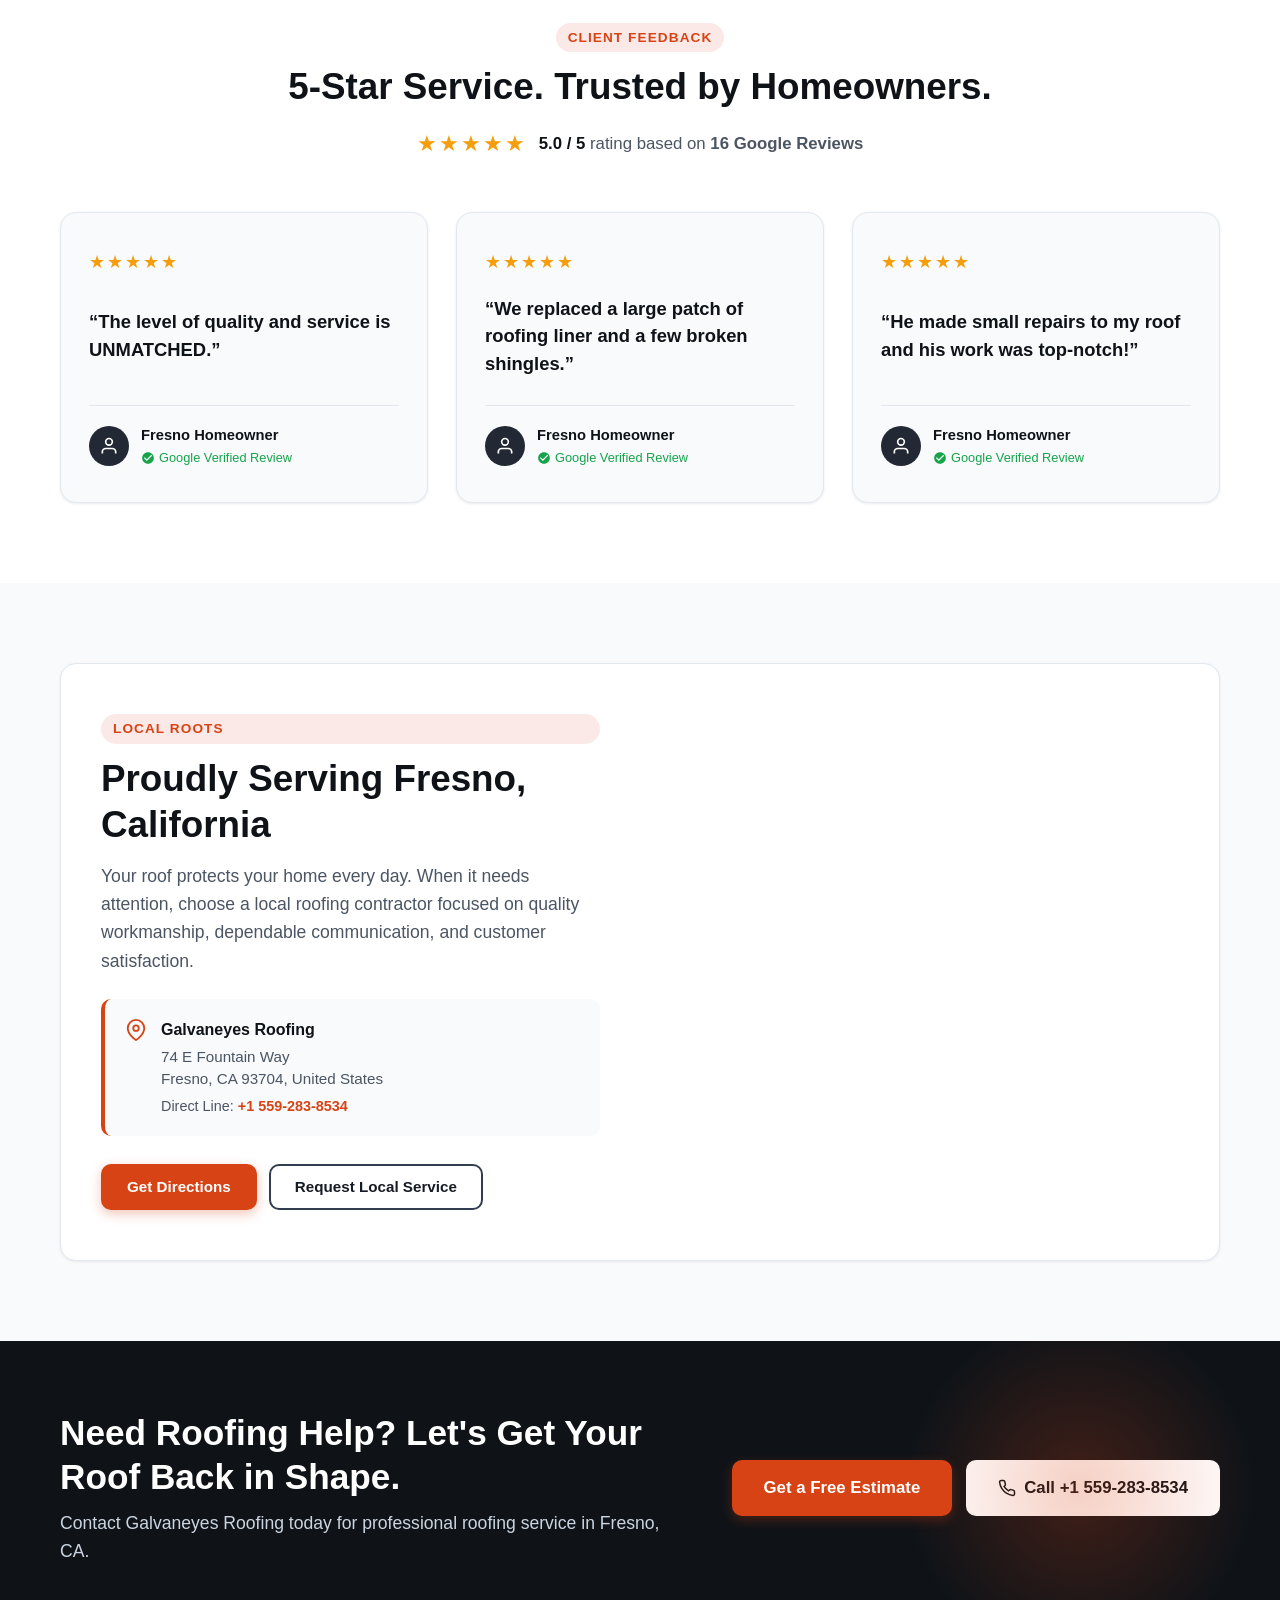
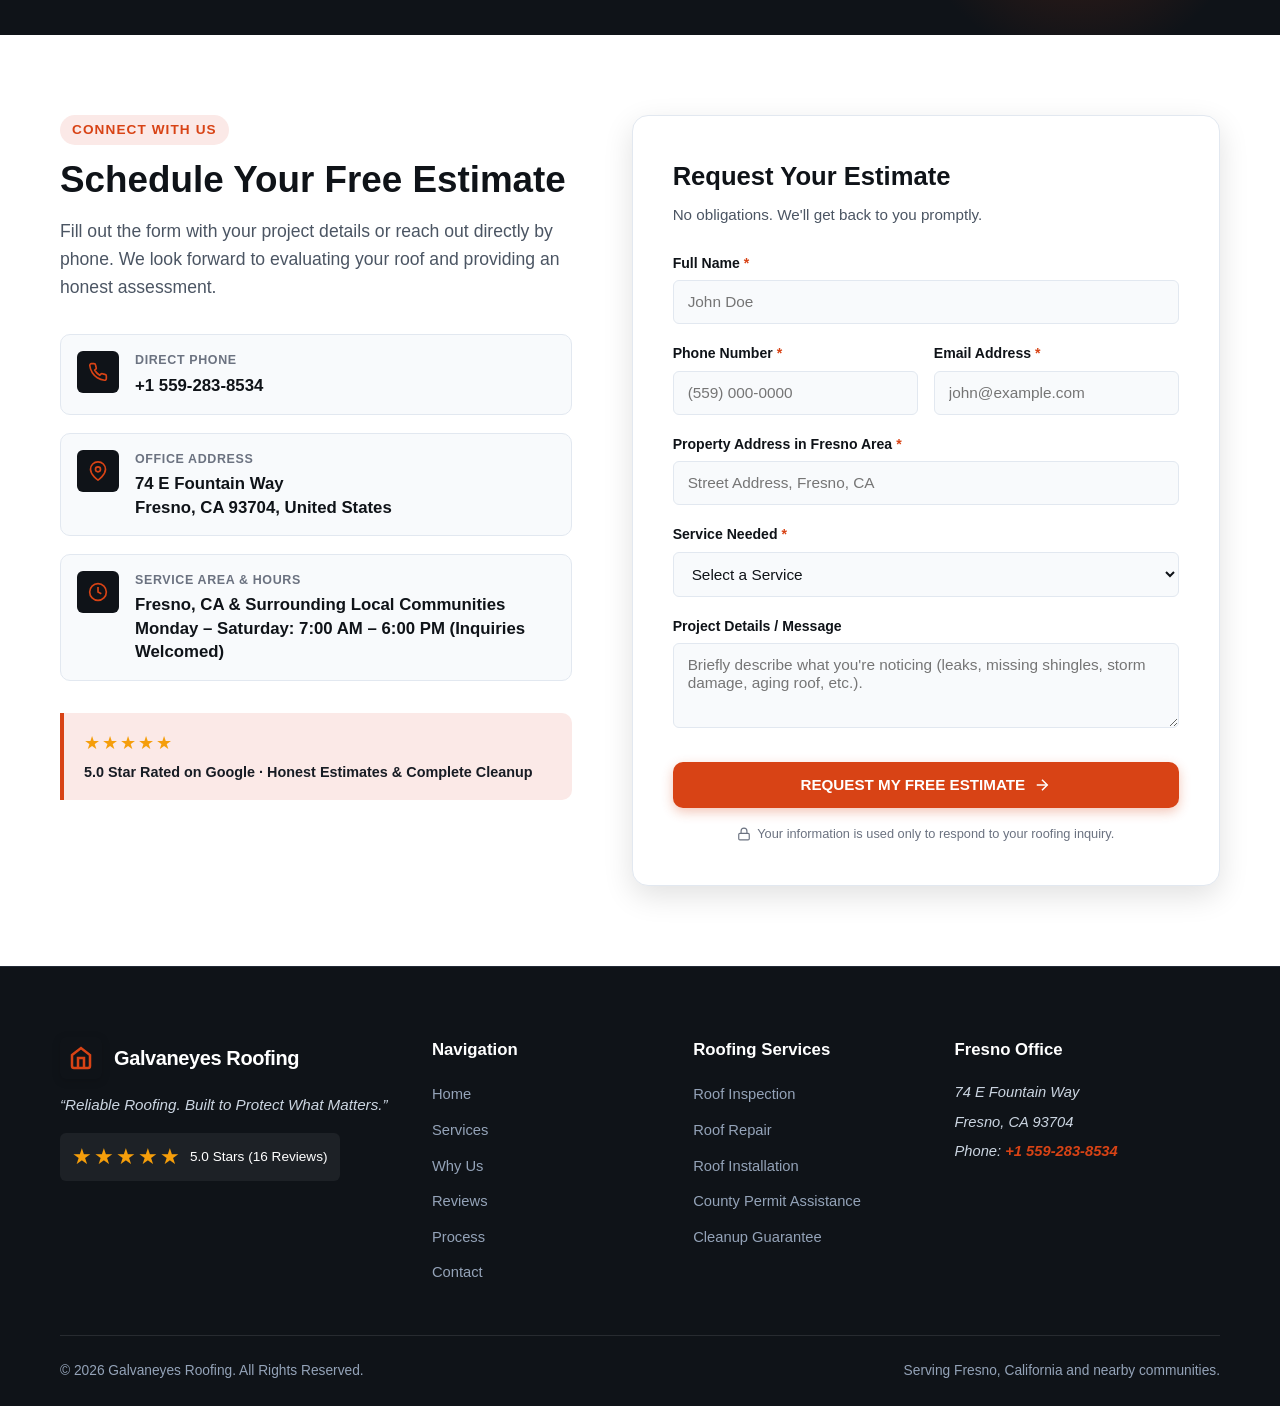
==== commit 2d57f8e2: "Rename ai_studio_code.html to index.html" ====
--- a/index.html
+++ b/index.html
@@ -449,4 +449,430 @@
             </div>
             <h3 class="process-title">Contact Us</h3>
             <p class="process-desc">
-              Call or request your free estimate online. We respond 
+              Call or request your free estimate online. We respond promptly to discuss your roofing needs.
+            </p>
+          </div>
+
+          <!-- Step 2 -->
+          <div class="process-card">
+            <div class="process-step-num">02</div>
+            <div class="process-icon">
+              <svg viewBox="0 0 24 24" fill="none" stroke="currentColor" stroke-width="2">
+                <path d="M14 2H6a2 2 0 0 0-2 2v16a2 2 0 0 0 2 2h12a2 2 0 0 0 2-2V8z"></path>
+                <polyline points="14 2 14 8 20 8"></polyline>
+                <line x1="16" y1="13" x2="8" y2="13"></line>
+                <line x1="16" y1="17" x2="8" y2="17"></line>
+                <polyline points="10 9 9 9 8 9"></polyline>
+              </svg>
+            </div>
+            <h3 class="process-title">Get Your Roof Assessed</h3>
+            <p class="process-desc">
+              We identify the work your roof actually needs and provide a clear, upfront estimate.
+            </p>
+          </div>
+
+          <!-- Step 3 -->
+          <div class="process-card">
+            <div class="process-step-num">03</div>
+            <div class="process-icon">
+              <svg viewBox="0 0 24 24" fill="none" stroke="currentColor" stroke-width="2">
+                <path d="M22 11.08V12a10 10 0 1 1-5.93-9.14"></path>
+                <polyline points="22 4 12 14.01 9 11.01"></polyline>
+              </svg>
+            </div>
+            <h3 class="process-title">Get the Job Done</h3>
+            <p class="process-desc">
+              Our team manages the project, completes the work, and cleans up thoroughly afterward.
+            </p>
+          </div>
+        </div>
+      </div>
+    </section>
+
+    <!-- Reviews Section -->
+    <section class="reviews-section section-padding" id="reviews">
+      <div class="container">
+        <div class="section-header text-center">
+          <span class="section-tagline">Client Feedback</span>
+          <h2 class="section-title">5-Star Service. Trusted by Homeowners.</h2>
+          <div class="review-stats-summary">
+            <div class="stars-gold">★★★★★</div>
+            <div class="stats-text">
+              <strong class="stats-score">5.0 / 5</strong> rating based on <strong>16 Google Reviews</strong>
+            </div>
+          </div>
+        </div>
+
+        <div class="reviews-grid">
+          <!-- Testimonial 1 -->
+          <div class="review-card">
+            <div class="review-card-stars">★★★★★</div>
+            <blockquote class="review-quote">
+              “The level of quality and service is UNMATCHED.”
+            </blockquote>
+            <div class="reviewer-footer">
+              <div class="reviewer-avatar">
+                <svg viewBox="0 0 24 24" fill="none" stroke="currentColor" stroke-width="2">
+                  <path d="M20 21v-2a4 4 0 0 0-4-4H8a4 4 0 0 0-4 4v2"></path>
+                  <circle cx="12" cy="7" r="4"></circle>
+                </svg>
+              </div>
+              <div class="reviewer-info">
+                <span class="reviewer-name">Fresno Homeowner</span>
+                <span class="reviewer-verified">
+                  <svg viewBox="0 0 24 24" fill="currentColor" class="g-icon">
+                    <path d="M12 2C6.48 2 2 6.48 2 12s4.48 10 10 10 10-4.48 10-10S17.52 2 12 2zm-2 15l-5-5 1.41-1.41L10 14.17l7.59-7.59L19 8l-9 9z"/>
+                  </svg>
+                  Google Verified Review
+                </span>
+              </div>
+            </div>
+          </div>
+
+          <!-- Testimonial 2 -->
+          <div class="review-card">
+            <div class="review-card-stars">★★★★★</div>
+            <blockquote class="review-quote">
+              “We replaced a large patch of roofing liner and a few broken shingles.”
+            </blockquote>
+            <div class="reviewer-footer">
+              <div class="reviewer-avatar">
+                <svg viewBox="0 0 24 24" fill="none" stroke="currentColor" stroke-width="2">
+                  <path d="M20 21v-2a4 4 0 0 0-4-4H8a4 4 0 0 0-4 4v2"></path>
+                  <circle cx="12" cy="7" r="4"></circle>
+                </svg>
+              </div>
+              <div class="reviewer-info">
+                <span class="reviewer-name">Fresno Homeowner</span>
+                <span class="reviewer-verified">
+                  <svg viewBox="0 0 24 24" fill="currentColor" class="g-icon">
+                    <path d="M12 2C6.48 2 2 6.48 2 12s4.48 10 10 10 10-4.48 10-10S17.52 2 12 2zm-2 15l-5-5 1.41-1.41L10 14.17l7.59-7.59L19 8l-9 9z"/>
+                  </svg>
+                  Google Verified Review
+                </span>
+              </div>
+            </div>
+          </div>
+
+          <!-- Testimonial 3 -->
+          <div class="review-card">
+            <div class="review-card-stars">★★★★★</div>
+            <blockquote class="review-quote">
+              “He made small repairs to my roof and his work was top-notch!”
+            </blockquote>
+            <div class="reviewer-footer">
+              <div class="reviewer-avatar">
+                <svg viewBox="0 0 24 24" fill="none" stroke="currentColor" stroke-width="2">
+                  <path d="M20 21v-2a4 4 0 0 0-4-4H8a4 4 0 0 0-4 4v2"></path>
+                  <circle cx="12" cy="7" r="4"></circle>
+                </svg>
+              </div>
+              <div class="reviewer-info">
+                <span class="reviewer-name">Fresno Homeowner</span>
+                <span class="reviewer-verified">
+                  <svg viewBox="0 0 24 24" fill="currentColor" class="g-icon">
+                    <path d="M12 2C6.48 2 2 6.48 2 12s4.48 10 10 10 10-4.48 10-10S17.52 2 12 2zm-2 15l-5-5 1.41-1.41L10 14.17l7.59-7.59L19 8l-9 9z"/>
+                  </svg>
+                  Google Verified Review
+                </span>
+              </div>
+            </div>
+          </div>
+        </div>
+      </div>
+    </section>
+
+    <!-- Local Fresno Section -->
+    <section class="local-section section-padding">
+      <div class="container">
+        <div class="local-card">
+          <div class="local-content">
+            <span class="section-tagline">Local Roots</span>
+            <h2 class="section-title">Proudly Serving Fresno, California</h2>
+            <p class="section-lead">
+              Your roof protects your home every day. When it needs attention, choose a local roofing contractor focused on quality workmanship, dependable communication, and customer satisfaction.
+            </p>
+
+            <div class="local-address-box">
+              <div class="address-icon">
+                <svg viewBox="0 0 24 24" fill="none" stroke="currentColor" stroke-width="2">
+                  <path d="M21 10c0 7-9 13-9 13s-9-6-9-13a9 9 0 0 1 18 0z"></path>
+                  <circle cx="12" cy="10" r="3"></circle>
+                </svg>
+              </div>
+              <div>
+                <strong class="local-spot-name">Galvaneyes Roofing</strong>
+                <p class="local-address-text">74 E Fountain Way<br>Fresno, CA 93704, United States</p>
+                <p class="local-phone-text">Direct Line: <a href="tel:+15592838534">+1 559-283-8534</a></p>
+              </div>
+            </div>
+
+            <div class="local-action-buttons">
+              <a href="https://www.google.com/maps/search/?api=1&query=74+E+Fountain+Way,+Fresno,+CA+93704" target="_blank" rel="noopener noreferrer" class="btn btn-primary">
+                Get Directions
+              </a>
+              <a href="#contact" class="btn btn-outline">Request Local Service</a>
+            </div>
+          </div>
+
+          <div class="local-map-wrapper">
+            <div class="map-embed-frame">
+              <!-- Safe Google Maps embed pointing to the Fresno address -->
+              <iframe 
+                title="Galvaneyes Roofing Fresno Location" 
+                src="https://maps.google.com/maps?q=74%20E%20Fountain%20Way%2C%20Fresno%2C%20CA%2093704&t=&z=15&ie=UTF8&iwloc=&output=embed" 
+                loading="lazy" 
+                allowfullscreen>
+              </iframe>
+            </div>
+          </div>
+        </div>
+      </div>
+    </section>
+
+    <!-- Strong CTA Section Banner -->
+    <section class="banner-cta-section">
+      <div class="container">
+        <div class="banner-cta-box">
+          <div class="banner-text">
+            <h2 class="banner-title">Need Roofing Help? Let's Get Your Roof Back in Shape.</h2>
+            <p class="banner-sub">
+              Contact Galvaneyes Roofing today for professional roofing service in Fresno, CA.
+            </p>
+          </div>
+          <div class="banner-actions">
+            <a href="#contact" class="btn btn-primary btn-lg">Get a Free Estimate</a>
+            <a href="tel:+15592838534" class="btn btn-light btn-lg">
+              <svg viewBox="0 0 24 24" fill="none" stroke="currentColor" stroke-width="2" class="btn-icon">
+                <path d="M22 16.92v3a2 2 0 0 1-2.18 2 19.79 19.79 0 0 1-8.63-3.07 19.5 19.5 0 0 1-6-6 19.79 19.79 0 0 1-3.07-8.67A2 2 0 0 1 4.11 2h3a2 2 0 0 1 2 1.72 12.84 12.84 0 0 0 .7 2.81 2 2 0 0 1-.45 2.11L8.09 9.91a16 16 0 0 0 6 6l1.27-1.27a2 2 0 0 1 2.11-.45 12.84 12.84 0 0 0 2.81.7A2 2 0 0 1 22 16.92z"></path>
+              </svg>
+              Call +1 559-283-8534
+            </a>
+          </div>
+        </div>
+      </div>
+    </section>
+
+    <!-- Contact & Estimate Request Section -->
+    <section class="contact-section section-padding" id="contact">
+      <div class="container">
+        <div class="contact-grid">
+          <!-- Left side: Business Contact Info -->
+          <div class="contact-info-col">
+            <span class="section-tagline">Connect With Us</span>
+            <h2 class="section-title">Schedule Your Free Estimate</h2>
+            <p class="section-lead">
+              Fill out the form with your project details or reach out directly by phone. We look forward to evaluating your roof and providing an honest assessment.
+            </p>
+
+            <div class="contact-details-list">
+              <div class="contact-detail-card">
+                <div class="contact-card-icon">
+                  <svg viewBox="0 0 24 24" fill="none" stroke="currentColor" stroke-width="2">
+                    <path d="M22 16.92v3a2 2 0 0 1-2.18 2 19.79 19.79 0 0 1-8.63-3.07 19.5 19.5 0 0 1-6-6 19.79 19.79 0 0 1-3.07-8.67A2 2 0 0 1 4.11 2h3a2 2 0 0 1 2 1.72 12.84 12.84 0 0 0 .7 2.81 2 2 0 0 1-.45 2.11L8.09 9.91a16 16 0 0 0 6 6l1.27-1.27a2 2 0 0 1 2.11-.45 12.84 12.84 0 0 0 2.81.7A2 2 0 0 1 22 16.92z"></path>
+                  </svg>
+                </div>
+                <div>
+                  <span class="detail-label">Direct Phone</span>
+                  <a href="tel:+15592838534" class="detail-value">+1 559-283-8534</a>
+                </div>
+              </div>
+
+              <div class="contact-detail-card">
+                <div class="contact-card-icon">
+                  <svg viewBox="0 0 24 24" fill="none" stroke="currentColor" stroke-width="2">
+                    <path d="M21 10c0 7-9 13-9 13s-9-6-9-13a9 9 0 0 1 18 0z"></path>
+                    <circle cx="12" cy="10" r="3"></circle>
+                  </svg>
+                </div>
+                <div>
+                  <span class="detail-label">Office Address</span>
+                  <address class="detail-value not-italic">
+                    74 E Fountain Way<br>
+                    Fresno, CA 93704, United States
+                  </address>
+                </div>
+              </div>
+
+              <div class="contact-detail-card">
+                <div class="contact-card-icon">
+                  <svg viewBox="0 0 24 24" fill="none" stroke="currentColor" stroke-width="2">
+                    <circle cx="12" cy="12" r="10"></circle>
+                    <polyline points="12 6 12 12 16 14"></polyline>
+                  </svg>
+                </div>
+                <div>
+                  <span class="detail-label">Service Area & Hours</span>
+                  <p class="detail-value">Fresno, CA & Surrounding Local Communities<br>Monday – Saturday: 7:00 AM – 6:00 PM (Inquiries Welcomed)</p>
+                </div>
+              </div>
+            </div>
+
+            <div class="contact-trust-box">
+              <div class="ct-stars">★★★★★</div>
+              <p class="ct-text">5.0 Star Rated on Google · Honest Estimates & Complete Cleanup</p>
+            </div>
+          </div>
+
+          <!-- Right side: Lead-Gen Form -->
+          <div class="contact-form-col">
+            <div class="form-container-card">
+              <div class="form-header">
+                <h3 class="form-title">Request Your Estimate</h3>
+                <p class="form-subtitle">No obligations. We'll get back to you promptly.</p>
+              </div>
+
+              <!-- Form ready for integration with backend/service like Formspree, Basin, etc. -->
+              <form id="leadForm" class="estimate-form" action="#" method="POST" novalidate>
+                <div class="form-group">
+                  <label for="fullName" class="form-label">Full Name <span class="req">*</span></label>
+                  <input type="text" id="fullName" name="fullName" class="form-control" placeholder="John Doe" required>
+                  <span class="field-error" id="nameError">Please enter your full name.</span>
+                </div>
+
+                <div class="form-row">
+                  <div class="form-group">
+                    <label for="phone" class="form-label">Phone Number <span class="req">*</span></label>
+                    <input type="tel" id="phone" name="phone" class="form-control" placeholder="(559) 000-0000" required>
+                    <span class="field-error" id="phoneError">Please enter a valid phone number.</span>
+                  </div>
+
+                  <div class="form-group">
+                    <label for="email" class="form-label">Email Address <span class="req">*</span></label>
+                    <input type="email" id="email" name="email" class="form-control" placeholder="john@example.com" required>
+                    <span class="field-error" id="emailError">Please enter a valid email.</span>
+                  </div>
+                </div>
+
+                <div class="form-group">
+                  <label for="propertyAddress" class="form-label">Property Address in Fresno Area <span class="req">*</span></label>
+                  <input type="text" id="propertyAddress" name="propertyAddress" class="form-control" placeholder="Street Address, Fresno, CA" required>
+                  <span class="field-error" id="addressError">Please enter the property address.</span>
+                </div>
+
+                <div class="form-group">
+                  <label for="serviceNeeded" class="form-label">Service Needed <span class="req">*</span></label>
+                  <select id="serviceNeeded" name="serviceNeeded" class="form-control" required>
+                    <option value="" disabled selected>Select a Service</option>
+                    <option value="Roof Inspection">Roof Inspection</option>
+                    <option value="Roof Repair">Roof Repair</option>
+                    <option value="Roof Installation">Roof Installation</option>
+                  </select>
+                  <span class="field-error" id="serviceError">Please select a service.</span>
+                </div>
+
+                <div class="form-group">
+                  <label for="message" class="form-label">Project Details / Message</label>
+                  <textarea id="message" name="message" rows="3" class="form-control" placeholder="Briefly describe what you're noticing (leaks, missing shingles, storm damage, aging roof, etc.)."></textarea>
+                </div>
+
+                <button type="submit" class="btn btn-primary btn-block btn-submit">
+                  <span>REQUEST MY FREE ESTIMATE</span>
+                  <svg viewBox="0 0 24 24" fill="none" stroke="currentColor" stroke-width="2" class="btn-icon">
+                    <line x1="5" y1="12" x2="19" y2="12"></line>
+                    <polyline points="12 5 19 12 12 19"></polyline>
+                  </svg>
+                </button>
+
+                <div class="form-feedback" id="formFeedback" role="alert"></div>
+
+                <p class="form-privacy-notice">
+                  <svg viewBox="0 0 24 24" fill="none" stroke="currentColor" stroke-width="2">
+                    <rect x="3" y="11" width="18" height="11" rx="2" ry="2"></rect>
+                    <path d="M7 11V7a5 5 0 0 1 10 0v4"></path>
+                  </svg>
+                  Your information is used only to respond to your roofing inquiry.
+                </p>
+              </form>
+            </div>
+          </div>
+        </div>
+      </div>
+    </section>
+  </main>
+
+  <!-- Footer -->
+  <footer class="footer">
+    <div class="container">
+      <div class="footer-top">
+        <div class="footer-brand-col">
+          <div class="brand footer-brand">
+            <div class="brand-symbol">
+              <svg viewBox="0 0 24 24" fill="none" stroke="currentColor" stroke-width="2.5">
+                <path d="M3 9l9-7 9 7v11a2 2 0 0 1-2 2H5a2 2 0 0 1-2-2z"></path>
+                <polyline points="9 22 9 12 15 12 15 22"></polyline>
+              </svg>
+            </div>
+            <span class="brand-title">Galvaneyes Roofing</span>
+          </div>
+          <p class="footer-tagline">“Reliable Roofing. Built to Protect What Matters.”</p>
+          <div class="footer-rating-badge">
+            <span class="stars-gold">★★★★★</span>
+            <span>5.0 Stars (16 Reviews)</span>
+          </div>
+        </div>
+
+        <div class="footer-links-col">
+          <h4 class="footer-col-title">Navigation</h4>
+          <ul class="footer-nav">
+            <li><a href="#hero">Home</a></li>
+            <li><a href="#services">Services</a></li>
+            <li><a href="#why-us">Why Us</a></li>
+            <li><a href="#reviews">Reviews</a></li>
+            <li><a href="#process">Process</a></li>
+            <li><a href="#contact">Contact</a></li>
+          </ul>
+        </div>
+
+        <div class="footer-services-col">
+          <h4 class="footer-col-title">Roofing Services</h4>
+          <ul class="footer-nav">
+            <li><a href="#services" onclick="preselectService('Roof Inspection')">Roof Inspection</a></li>
+            <li><a href="#services" onclick="preselectService('Roof Repair')">Roof Repair</a></li>
+            <li><a href="#services" onclick="preselectService('Roof Installation')">Roof Installation</a></li>
+            <li><a href="#why-us">County Permit Assistance</a></li>
+            <li><a href="#why-us">Cleanup Guarantee</a></li>
+          </ul>
+        </div>
+
+        <div class="footer-contact-col">
+          <h4 class="footer-col-title">Fresno Office</h4>
+          <address class="footer-address">
+            <p>74 E Fountain Way</p>
+            <p>Fresno, CA 93704</p>
+            <p class="footer-phone-item">
+              Phone: <a href="tel:+15592838534">+1 559-283-8534</a>
+            </p>
+          </address>
+        </div>
+      </div>
+
+      <div class="footer-bottom">
+        <p class="copyright">© 2026 Galvaneyes Roofing. All Rights Reserved.</p>
+        <p class="location-note">Serving Fresno, California and nearby communities.</p>
+      </div>
+    </div>
+  </footer>
+
+  <!-- Mobile Sticky Conversion Bar -->
+  <aside class="mobile-sticky-cta" aria-label="Quick Contact Actions">
+    <a href="tel:+15592838534" class="sticky-btn sticky-call">
+      <svg viewBox="0 0 24 24" fill="none" stroke="currentColor" stroke-width="2.2">
+        <path d="M22 16.92v3a2 2 0 0 1-2.18 2 19.79 19.79 0 0 1-8.63-3.07 19.5 19.5 0 0 1-6-6 19.79 19.79 0 0 1-3.07-8.67A2 2 0 0 1 4.11 2h3a2 2 0 0 1 2 1.72 12.84 12.84 0 0 0 .7 2.81 2 2 0 0 1-.45 2.11L8.09 9.91a16 16 0 0 0 6 6l1.27-1.27a2 2 0 0 1 2.11-.45 12.84 12.84 0 0 0 2.81.7A2 2 0 0 1 22 16.92z"></path>
+      </svg>
+      <span>Call Now</span>
+    </a>
+    <a href="#contact" class="sticky-btn sticky-estimate">
+      <svg viewBox="0 0 24 24" fill="none" stroke="currentColor" stroke-width="2.2">
+        <path d="M14 2H6a2 2 0 0 0-2 2v16a2 2 0 0 0 2 2h12a2 2 0 0 0 2-2V8z"></path>
+        <polyline points="14 2 14 8 20 8"></polyline>
+        <line x1="16" y1="13" x2="8" y2="13"></line>
+        <line x1="16" y1="17" x2="8" y2="17"></line>
+      </svg>
+      <span>Free Estimate</span>
+    </a>
+  </aside>
+
+  <script src="script.js"></script>
+</body>
+</html>
--- a/style.css
+++ b/style.css
@@ -0,0 +1,1724 @@
+/* ==========================================================================
+   Galvaneyes Roofing - Premium Contractor Stylesheet
+   ========================================================================== */
+
+:root {
+  /* Color Palette */
+  --color-charcoal-900: #0f1318;
+  --color-charcoal-800: #171c24;
+  --color-charcoal-700: #222935;
+  --color-charcoal-600: #323d4f;
+  
+  --color-accent: #d84315;          /* Warm roofing terracotta/red */
+  --color-accent-hover: #bf360c;    /* Deepened red on hover */
+  --color-accent-light: #fbe9e7;    /* Subtle highlight badge */
+  
+  --color-gold: #f59e0b;            /* Star ratings */
+  --color-text-primary: #171c24;
+  --color-text-secondary: #4b5563;
+  --color-text-muted: #6b7280;
+  --color-text-inverse: #ffffff;
+  
+  --color-bg-white: #ffffff;
+  --color-bg-light: #f8fafc;
+  --color-bg-alt: #f1f5f9;
+  --color-border: #e2e8f0;
+  --color-border-dark: #2d3748;
+
+  /* Typography */
+  --font-heading: 'Plus Jakarta Sans', -apple-system, BlinkMacSystemFont, "Segoe UI", Roboto, sans-serif;
+  --font-body: 'Inter', -apple-system, BlinkMacSystemFont, "Segoe UI", Roboto, sans-serif;
+
+  /* Elevations */
+  --shadow-sm: 0 1px 3px rgba(0, 0, 0, 0.08);
+  --shadow-md: 0 4px 16px rgba(0, 0, 0, 0.08);
+  --shadow-lg: 0 10px 30px rgba(0, 0, 0, 0.12);
+  --shadow-xl: 0 20px 40px rgba(0, 0, 0, 0.16);
+
+  /* Layout */
+  --container-max: 1200px;
+  --header-height: 76px;
+  --radius-sm: 6px;
+  --radius-md: 10px;
+  --radius-lg: 16px;
+  --radius-full: 9999px;
+  --transition: all 0.25s cubic-bezier(0.16, 1, 0.3, 1);
+}
+
+/* Reset & Box Sizing */
+*, *::before, *::after {
+  box-sizing: border-box;
+  margin: 0;
+  padding: 0;
+}
+
+html {
+  scroll-behavior: smooth;
+  scroll-padding-top: calc(var(--header-height) + 12px);
+  -webkit-font-smoothing: antialiased;
+  -moz-osx-font-smoothing: grayscale;
+}
+
+body {
+  font-family: var(--font-body);
+  font-size: 1rem;
+  line-height: 1.6;
+  color: var(--color-text-secondary);
+  background-color: var(--color-bg-white);
+  padding-bottom: 70px; /* Space for mobile sticky CTA */
+}
+
+@media (min-width: 992px) {
+  body {
+    padding-bottom: 0;
+  }
+}
+
+img {
+  max-width: 100%;
+  height: auto;
+  display: block;
+}
+
+a {
+  color: inherit;
+  text-decoration: none;
+  transition: var(--transition);
+}
+
+button {
+  font-family: inherit;
+  cursor: pointer;
+  border: none;
+  background: none;
+}
+
+.container {
+  width: 100%;
+  max-width: var(--container-max);
+  margin-left: auto;
+  margin-right: auto;
+  padding-left: 20px;
+  padding-right: 20px;
+}
+
+.section-padding {
+  padding-top: 80px;
+  padding-bottom: 80px;
+}
+
+@media (max-width: 768px) {
+  .section-padding {
+    padding-top: 60px;
+    padding-bottom: 60px;
+  }
+}
+
+.text-center {
+  text-align: center;
+}
+
+.section-header {
+  max-width: 760px;
+  margin-left: auto;
+  margin-right: auto;
+  margin-bottom: 50px;
+}
+
+.section-tagline {
+  display: inline-block;
+  font-family: var(--font-heading);
+  font-size: 0.85rem;
+  font-weight: 700;
+  text-transform: uppercase;
+  letter-spacing: 0.08em;
+  color: var(--color-accent);
+  background-color: var(--color-accent-light);
+  padding: 4px 12px;
+  border-radius: var(--radius-full);
+  margin-bottom: 12px;
+}
+
+.section-title {
+  font-family: var(--font-heading);
+  font-size: 2.3rem;
+  font-weight: 800;
+  line-height: 1.25;
+  color: var(--color-charcoal-900);
+  margin-bottom: 14px;
+}
+
+.section-lead {
+  font-size: 1.1rem;
+  color: var(--color-text-secondary);
+  line-height: 1.6;
+}
+
+@media (max-width: 768px) {
+  .section-title {
+    font-size: 1.85rem;
+  }
+  .section-lead {
+    font-size: 1rem;
+  }
+}
+
+/* ==========================================================================
+   Buttons
+   ========================================================================== */
+.btn {
+  display: inline-flex;
+  align-items: center;
+  justify-content: center;
+  gap: 8px;
+  font-family: var(--font-heading);
+  font-size: 0.95rem;
+  font-weight: 700;
+  padding: 12px 24px;
+  border-radius: var(--radius-md);
+  text-decoration: none;
+  cursor: pointer;
+  transition: var(--transition);
+  line-height: 1.2;
+  border: 2px solid transparent;
+  white-space: nowrap;
+}
+
+.btn-primary {
+  background-color: var(--color-accent);
+  color: #ffffff;
+  box-shadow: 0 4px 12px rgba(216, 67, 21, 0.3);
+}
+
+.btn-primary:hover,
+.btn-primary:focus-visible {
+  background-color: var(--color-accent-hover);
+  color: #ffffff;
+  transform: translateY(-2px);
+  box-shadow: 0 6px 18px rgba(216, 67, 21, 0.4);
+}
+
+.btn-secondary {
+  background-color: rgba(255, 255, 255, 0.12);
+  color: #ffffff;
+  border-color: rgba(255, 255, 255, 0.35);
+  backdrop-filter: blur(8px);
+}
+
+.btn-secondary:hover,
+.btn-secondary:focus-visible {
+  background-color: #ffffff;
+  color: var(--color-charcoal-900);
+  border-color: #ffffff;
+  transform: translateY(-2px);
+}
+
+.btn-outline {
+  background-color: transparent;
+  color: var(--color-charcoal-800);
+  border-color: var(--color-charcoal-600);
+}
+
+.btn-outline:hover,
+.btn-outline:focus-visible {
+  background-color: var(--color-charcoal-800);
+  color: #ffffff;
+}
+
+.btn-light {
+  background-color: #ffffff;
+  color: var(--color-charcoal-900);
+}
+
+.btn-light:hover,
+.btn-light:focus-visible {
+  background-color: var(--color-bg-light);
+  transform: translateY(-2px);
+}
+
+.btn-lg {
+  padding: 16px 30px;
+  font-size: 1.05rem;
+}
+
+.btn-sm {
+  padding: 8px 18px;
+  font-size: 0.88rem;
+}
+
+.btn-block {
+  width: 100%;
+}
+
+.btn-icon {
+  width: 18px;
+  height: 18px;
+}
+
+/* ==========================================================================
+   Header & Sticky Navigation
+   ========================================================================== */
+.header {
+  position: sticky;
+  top: 0;
+  left: 0;
+  width: 100%;
+  height: var(--header-height);
+  background-color: rgba(255, 255, 255, 0.98);
+  backdrop-filter: blur(10px);
+  border-bottom: 1px solid var(--color-border);
+  z-index: 1000;
+  transition: var(--transition);
+}
+
+.header.scrolled {
+  box-shadow: var(--shadow-sm);
+  background-color: rgba(255, 255, 255, 0.99);
+}
+
+.header-container {
+  display: flex;
+  align-items: center;
+  justify-content: space-between;
+  height: 100%;
+}
+
+.brand {
+  display: flex;
+  align-items: center;
+  gap: 12px;
+  text-decoration: none;
+}
+
+.brand-symbol {
+  width: 42px;
+  height: 42px;
+  background-color: var(--color-charcoal-900);
+  color: var(--color-accent);
+  border-radius: var(--radius-sm);
+  display: flex;
+  align-items: center;
+  justify-content: center;
+  flex-shrink: 0;
+  box-shadow: 0 2px 8px rgba(0,0,0,0.15);
+}
+
+.brand-symbol svg {
+  width: 24px;
+  height: 24px;
+}
+
+.brand-text {
+  display: flex;
+  flex-direction: column;
+}
+
+.brand-title {
+  font-family: var(--font-heading);
+  font-size: 1.25rem;
+  font-weight: 800;
+  letter-spacing: -0.02em;
+  color: var(--color-charcoal-900);
+  line-height: 1.1;
+}
+
+.brand-subtitle {
+  font-size: 0.75rem;
+  font-weight: 600;
+  color: var(--color-accent);
+  letter-spacing: 0.04em;
+  text-transform: uppercase;
+}
+
+.nav-list {
+  display: flex;
+  align-items: center;
+  list-style: none;
+  gap: 28px;
+}
+
+.nav-link {
+  font-family: var(--font-heading);
+  font-size: 0.92rem;
+  font-weight: 600;
+  color: var(--color-charcoal-700);
+  padding: 6px 0;
+  position: relative;
+}
+
+.nav-link:hover,
+.nav-link:focus-visible {
+  color: var(--color-accent);
+}
+
+.nav-link::after {
+  content: '';
+  position: absolute;
+  bottom: 0;
+  left: 0;
+  width: 0%;
+  height: 2px;
+  background-color: var(--color-accent);
+  transition: width 0.2s ease-in-out;
+}
+
+.nav-link:hover::after {
+  width: 100%;
+}
+
+.header-actions {
+  display: flex;
+  align-items: center;
+  gap: 18px;
+}
+
+.header-phone {
+  display: flex;
+  align-items: center;
+  gap: 8px;
+  color: var(--color-charcoal-900);
+  font-weight: 700;
+  font-family: var(--font-heading);
+  font-size: 0.95rem;
+}
+
+.header-phone:hover {
+  color: var(--color-accent);
+}
+
+.header-phone .phone-icon {
+  width: 18px;
+  height: 18px;
+  color: var(--color-accent);
+}
+
+.nav-toggle {
+  display: none;
+  flex-direction: column;
+  justify-content: center;
+  align-items: center;
+  width: 44px;
+  height: 44px;
+  padding: 8px;
+  border-radius: var(--radius-sm);
+  background: var(--color-bg-alt);
+}
+
+.hamburger-bar {
+  width: 22px;
+  height: 2px;
+  background-color: var(--color-charcoal-900);
+  margin: 2.5px 0;
+  transition: transform 0.2s ease, opacity 0.2s ease;
+}
+
+/* Mobile Nav Drawer */
+@media (max-width: 991px) {
+  .nav-toggle {
+    display: flex;
+  }
+
+  .header-phone,
+  .header-cta {
+    display: none;
+  }
+
+  .nav {
+    position: fixed;
+    top: var(--header-height);
+    right: -100%;
+    width: 280px;
+    height: calc(100vh - var(--header-height));
+    background: #ffffff;
+    box-shadow: var(--shadow-xl);
+    padding: 30px 24px;
+    transition: right 0.3s cubic-bezier(0.16, 1, 0.3, 1);
+    z-index: 999;
+    overflow-y: auto;
+  }
+
+  .nav.open {
+    right: 0;
+  }
+
+  .nav-list {
+    flex-direction: column;
+    align-items: flex-start;
+    gap: 20px;
+  }
+
+  .nav-link {
+    font-size: 1.15rem;
+  }
+
+  .nav-backdrop {
+    display: none;
+    position: fixed;
+    top: var(--header-height);
+    left: 0;
+    width: 100%;
+    height: calc(100vh - var(--header-height));
+    background-color: rgba(0, 0, 0, 0.4);
+    z-index: 998;
+  }
+
+  .nav-backdrop.open {
+    display: block;
+  }
+
+  /* Hamburger Active Animation */
+  .nav-toggle.open .hamburger-bar:nth-child(1) {
+    transform: translateY(7px) rotate(45deg);
+  }
+  .nav-toggle.open .hamburger-bar:nth-child(2) {
+    opacity: 0;
+  }
+  .nav-toggle.open .hamburger-bar:nth-child(3) {
+    transform: translateY(-7px) rotate(-45deg);
+  }
+}
+
+/* ==========================================================================
+   Hero Section
+   ========================================================================== */
+.hero {
+  position: relative;
+  min-height: 600px;
+  background-color: var(--color-charcoal-900);
+  background-image: url('https://images.unsplash.com/photo-1613490493576-7fde63acd811?auto=format&fit=crop&w=1920&q=80');
+  background-size: cover;
+  background-position: center;
+  display: flex;
+  align-items: center;
+  padding: 90px 0 100px;
+  color: #ffffff;
+}
+
+.hero-bg-overlay {
+  position: absolute;
+  inset: 0;
+  background: linear-gradient(
+    90deg,
+    rgba(15, 19, 24, 0.94) 0%,
+    rgba(15, 19, 24, 0.85) 55%,
+    rgba(15, 19, 24, 0.65) 100%
+  );
+  z-index: 1;
+}
+
+.hero-container {
+  position: relative;
+  z-index: 2;
+}
+
+.hero-content {
+  max-width: 700px;
+}
+
+.badge-tag {
+  display: inline-flex;
+  align-items: center;
+  gap: 8px;
+  padding: 6px 14px;
+  background-color: rgba(255, 255, 255, 0.12);
+  border: 1px solid rgba(255, 255, 255, 0.2);
+  border-radius: var(--radius-full);
+  font-family: var(--font-heading);
+  font-size: 0.84rem;
+  font-weight: 600;
+  color: #ffffff;
+  margin-bottom: 22px;
+  backdrop-filter: blur(6px);
+}
+
+.badge-dot {
+  width: 8px;
+  height: 8px;
+  border-radius: 50%;
+  background-color: #22c55e;
+  box-shadow: 0 0 8px #22c55e;
+}
+
+.hero-title {
+  font-family: var(--font-heading);
+  font-size: 3.2rem;
+  font-weight: 800;
+  line-height: 1.15;
+  letter-spacing: -0.02em;
+  margin-bottom: 20px;
+  color: #ffffff;
+}
+
+.hero-subtitle {
+  font-size: 1.18rem;
+  line-height: 1.65;
+  color: #cbd5e1;
+  margin-bottom: 34px;
+  max-width: 620px;
+}
+
+.hero-cta-group {
+  display: flex;
+  flex-wrap: wrap;
+  gap: 14px;
+  margin-bottom: 36px;
+}
+
+.hero-trust-badge {
+  display: flex;
+  align-items: center;
+  gap: 12px;
+  padding-top: 14px;
+  border-top: 1px solid rgba(255, 255, 255, 0.16);
+}
+
+.stars-row {
+  color: var(--color-gold);
+  letter-spacing: 2px;
+  font-size: 1.2rem;
+  line-height: 1;
+}
+
+.hero-trust-badge .badge-text {
+  font-size: 0.95rem;
+  color: #f1f5f9;
+}
+
+@media (max-width: 768px) {
+  .hero {
+    min-height: auto;
+    padding: 60px 0 70px;
+  }
+  .hero-title {
+    font-size: 2.2rem;
+  }
+  .hero-subtitle {
+    font-size: 1.05rem;
+    margin-bottom: 26px;
+  }
+  .hero-cta-group .btn {
+    width: 100%;
+  }
+}
+
+/* ==========================================================================
+   Trust Bar
+   ========================================================================== */
+.trust-bar {
+  background-color: #ffffff;
+  border-bottom: 1px solid var(--color-border);
+  box-shadow: var(--shadow-sm);
+  padding: 24px 0;
+  position: relative;
+  z-index: 10;
+}
+
+.trust-grid {
+  display: grid;
+  grid-template-columns: repeat(4, 1fr);
+  gap: 20px;
+}
+
+.trust-item {
+  display: flex;
+  align-items: center;
+  gap: 14px;
+}
+
+.trust-icon-box {
+  width: 44px;
+  height: 44px;
+  border-radius: var(--radius-md);
+  background-color: var(--color-accent-light);
+  color: var(--color-accent);
+  display: flex;
+  align-items: center;
+  justify-content: center;
+  flex-shrink: 0;
+}
+
+.trust-icon-box svg {
+  width: 22px;
+  height: 22px;
+}
+
+.trust-meta {
+  display: flex;
+  flex-direction: column;
+}
+
+.trust-title {
+  font-family: var(--font-heading);
+  font-weight: 700;
+  font-size: 0.95rem;
+  color: var(--color-charcoal-900);
+  line-height: 1.2;
+}
+
+.trust-sub {
+  font-size: 0.82rem;
+  color: var(--color-text-muted);
+}
+
+@media (max-width: 991px) {
+  .trust-grid {
+    grid-template-columns: repeat(2, 1fr);
+    gap: 24px;
+  }
+}
+
+@media (max-width: 540px) {
+  .trust-grid {
+    grid-template-columns: 1fr;
+    gap: 16px;
+  }
+}
+
+/* ==========================================================================
+   Services Section
+   ========================================================================== */
+.services-section {
+  background-color: var(--color-bg-light);
+}
+
+.services-grid {
+  display: grid;
+  grid-template-columns: repeat(3, 1fr);
+  gap: 28px;
+}
+
+.service-card {
+  background-color: #ffffff;
+  border: 1px solid var(--color-border);
+  border-radius: var(--radius-lg);
+  padding: 36px 30px;
+  display: flex;
+  flex-direction: column;
+  position: relative;
+  transition: var(--transition);
+  box-shadow: var(--shadow-sm);
+}
+
+.service-card:hover {
+  transform: translateY(-6px);
+  box-shadow: var(--shadow-lg);
+  border-color: rgba(216, 67, 21, 0.4);
+}
+
+.service-card.highlighted-card {
+  border-color: var(--color-accent);
+  box-shadow: var(--shadow-md);
+}
+
+.service-badge {
+  position: absolute;
+  top: -12px;
+  right: 28px;
+  background-color: var(--color-accent);
+  color: #ffffff;
+  font-family: var(--font-heading);
+  font-size: 0.75rem;
+  font-weight: 700;
+  padding: 4px 12px;
+  border-radius: var(--radius-full);
+  letter-spacing: 0.04em;
+  text-transform: uppercase;
+}
+
+.service-card-top {
+  display: flex;
+  align-items: center;
+  justify-content: space-between;
+  margin-bottom: 22px;
+}
+
+.service-icon-box {
+  width: 54px;
+  height: 54px;
+  border-radius: var(--radius-md);
+  background-color: var(--color-charcoal-900);
+  color: var(--color-accent);
+  display: flex;
+  align-items: center;
+  justify-content: center;
+}
+
+.service-icon-box svg {
+  width: 26px;
+  height: 26px;
+}
+
+.service-number {
+  font-family: var(--font-heading);
+  font-size: 1.5rem;
+  font-weight: 800;
+  color: #cbd5e1;
+}
+
+.service-name {
+  font-family: var(--font-heading);
+  font-size: 1.4rem;
+  font-weight: 800;
+  color: var(--color-charcoal-900);
+  margin-bottom: 12px;
+}
+
+.service-desc {
+  font-size: 0.98rem;
+  color: var(--color-text-secondary);
+  margin-bottom: 20px;
+  line-height: 1.6;
+}
+
+.service-perks {
+  list-style: none;
+  margin-bottom: 28px;
+  margin-top: auto;
+  border-top: 1px solid var(--color-border);
+  padding-top: 18px;
+}
+
+.service-perks li {
+  font-size: 0.9rem;
+  color: var(--color-charcoal-700);
+  position: relative;
+  padding-left: 20px;
+  margin-bottom: 8px;
+}
+
+.service-perks li::before {
+  content: '✓';
+  position: absolute;
+  left: 0;
+  color: var(--color-accent);
+  font-weight: bold;
+}
+
+.service-link {
+  display: inline-flex;
+  align-items: center;
+  gap: 8px;
+  font-family: var(--font-heading);
+  font-weight: 700;
+  font-size: 0.95rem;
+  color: var(--color-accent);
+}
+
+.service-link svg {
+  width: 16px;
+  height: 16px;
+  transition: transform 0.2s ease;
+}
+
+.service-link:hover svg {
+  transform: translateX(4px);
+}
+
+@media (max-width: 991px) {
+  .services-grid {
+    grid-template-columns: 1fr;
+    gap: 24px;
+  }
+}
+
+/* ==========================================================================
+   Why Choose Us Section
+   ========================================================================== */
+.why-section {
+  background-color: #ffffff;
+}
+
+.why-grid {
+  display: grid;
+  grid-template-columns: 1.15fr 0.85fr;
+  gap: 60px;
+  align-items: center;
+}
+
+.benefit-list {
+  display: flex;
+  flex-direction: column;
+  gap: 20px;
+  margin-top: 30px;
+  margin-bottom: 34px;
+}
+
+.benefit-item {
+  display: flex;
+  align-items: flex-start;
+  gap: 16px;
+}
+
+.benefit-check {
+  width: 32px;
+  height: 32px;
+  border-radius: 50%;
+  background-color: var(--color-accent-light);
+  color: var(--color-accent);
+  display: flex;
+  align-items: center;
+  justify-content: center;
+  flex-shrink: 0;
+  margin-top: 2px;
+}
+
+.benefit-check svg {
+  width: 16px;
+  height: 16px;
+}
+
+.benefit-text h4 {
+  font-family: var(--font-heading);
+  font-size: 1.1rem;
+  font-weight: 700;
+  color: var(--color-charcoal-900);
+  margin-bottom: 4px;
+}
+
+.benefit-text p {
+  font-size: 0.94rem;
+  color: var(--color-text-secondary);
+}
+
+.why-visual {
+  position: relative;
+}
+
+.why-image-wrapper {
+  position: relative;
+  border-radius: var(--radius-lg);
+  overflow: hidden;
+  box-shadow: var(--shadow-xl);
+}
+
+.why-main-image {
+  width: 100%;
+  height: 480px;
+  object-fit: cover;
+  border-radius: var(--radius-lg);
+}
+
+.why-card-badge {
+  position: absolute;
+  bottom: 24px;
+  left: 24px;
+  right: 24px;
+  background-color: rgba(15, 19, 24, 0.92);
+  backdrop-filter: blur(10px);
+  padding: 16px 20px;
+  border-radius: var(--radius-md);
+  border: 1px solid rgba(255, 255, 255, 0.15);
+  display: flex;
+  align-items: center;
+  gap: 16px;
+  color: #ffffff;
+}
+
+.badge-icon-wrap {
+  width: 44px;
+  height: 44px;
+  border-radius: var(--radius-sm);
+  background-color: var(--color-accent);
+  display: flex;
+  align-items: center;
+  justify-content: center;
+  flex-shrink: 0;
+}
+
+.badge-icon-wrap svg {
+  width: 24px;
+  height: 24px;
+  color: #ffffff;
+}
+
+.badge-title {
+  font-family: var(--font-heading);
+  font-weight: 700;
+  font-size: 1.05rem;
+}
+
+.badge-desc {
+  font-size: 0.85rem;
+  color: #cbd5e1;
+}
+
+@media (max-width: 991px) {
+  .why-grid {
+    grid-template-columns: 1fr;
+    gap: 40px;
+  }
+  .why-main-image {
+    height: 380px;
+  }
+}
+
+/* ==========================================================================
+   Process Section
+   ========================================================================== */
+.process-section {
+  background-color: var(--color-bg-alt);
+}
+
+.process-grid {
+  display: grid;
+  grid-template-columns: repeat(3, 1fr);
+  gap: 30px;
+  position: relative;
+}
+
+.process-card {
+  background-color: #ffffff;
+  padding: 36px 30px;
+  border-radius: var(--radius-lg);
+  border: 1px solid var(--color-border);
+  box-shadow: var(--shadow-sm);
+  position: relative;
+  transition: var(--transition);
+}
+
+.process-card:hover {
+  transform: translateY(-4px);
+  box-shadow: var(--shadow-md);
+}
+
+.process-step-num {
+  font-family: var(--font-heading);
+  font-size: 2.5rem;
+  font-weight: 800;
+  color: rgba(216, 67, 21, 0.2);
+  line-height: 1;
+  margin-bottom: 16px;
+}
+
+.process-icon {
+  width: 50px;
+  height: 50px;
+  border-radius: var(--radius-md);
+  background-color: var(--color-accent-light);
+  color: var(--color-accent);
+  display: flex;
+  align-items: center;
+  justify-content: center;
+  margin-bottom: 20px;
+}
+
+.process-icon svg {
+  width: 24px;
+  height: 24px;
+}
+
+.process-title {
+  font-family: var(--font-heading);
+  font-size: 1.3rem;
+  font-weight: 700;
+  color: var(--color-charcoal-900);
+  margin-bottom: 12px;
+}
+
+.process-desc {
+  font-size: 0.95rem;
+  color: var(--color-text-secondary);
+  line-height: 1.6;
+}
+
+@media (max-width: 768px) {
+  .process-grid {
+    grid-template-columns: 1fr;
+    gap: 20px;
+  }
+}
+
+/* ==========================================================================
+   Reviews Section
+   ========================================================================== */
+.reviews-section {
+  background-color: #ffffff;
+}
+
+.review-stats-summary {
+  display: flex;
+  align-items: center;
+  justify-content: center;
+  gap: 12px;
+  margin-top: 16px;
+}
+
+.stars-gold {
+  color: var(--color-gold);
+  font-size: 1.4rem;
+  letter-spacing: 2px;
+}
+
+.stats-score {
+  color: var(--color-charcoal-900);
+}
+
+.stats-text {
+  font-size: 1.05rem;
+  color: var(--color-text-secondary);
+}
+
+.reviews-grid {
+  display: grid;
+  grid-template-columns: repeat(3, 1fr);
+  gap: 28px;
+}
+
+.review-card {
+  background-color: var(--color-bg-light);
+  border: 1px solid var(--color-border);
+  border-radius: var(--radius-lg);
+  padding: 34px 28px;
+  display: flex;
+  flex-direction: column;
+  justify-content: space-between;
+  box-shadow: var(--shadow-sm);
+  transition: var(--transition);
+}
+
+.review-card:hover {
+  transform: translateY(-4px);
+  box-shadow: var(--shadow-md);
+  border-color: #cbd5e1;
+}
+
+.review-card-stars {
+  color: var(--color-gold);
+  font-size: 1.15rem;
+  letter-spacing: 2px;
+  margin-bottom: 18px;
+}
+
+.review-quote {
+  font-size: 1.15rem;
+  font-weight: 600;
+  color: var(--color-charcoal-900);
+  line-height: 1.5;
+  margin-bottom: 28px;
+  font-style: normal;
+}
+
+.reviewer-footer {
+  display: flex;
+  align-items: center;
+  gap: 12px;
+  border-top: 1px solid var(--color-border);
+  padding-top: 18px;
+}
+
+.reviewer-avatar {
+  width: 40px;
+  height: 40px;
+  border-radius: 50%;
+  background-color: var(--color-charcoal-700);
+  color: #ffffff;
+  display: flex;
+  align-items: center;
+  justify-content: center;
+}
+
+.reviewer-avatar svg {
+  width: 20px;
+  height: 20px;
+}
+
+.reviewer-info {
+  display: flex;
+  flex-direction: column;
+}
+
+.reviewer-name {
+  font-family: var(--font-heading);
+  font-weight: 700;
+  font-size: 0.92rem;
+  color: var(--color-charcoal-900);
+}
+
+.reviewer-verified {
+  font-size: 0.8rem;
+  color: #16a34a;
+  display: flex;
+  align-items: center;
+  gap: 4px;
+}
+
+.reviewer-verified .g-icon {
+  width: 14px;
+  height: 14px;
+}
+
+@media (max-width: 991px) {
+  .reviews-grid {
+    grid-template-columns: 1fr;
+    gap: 20px;
+  }
+}
+
+/* ==========================================================================
+   Local Fresno Section
+   ========================================================================== */
+.local-section {
+  background-color: var(--color-bg-light);
+}
+
+.local-card {
+  background-color: #ffffff;
+  border-radius: var(--radius-lg);
+  border: 1px solid var(--color-border);
+  box-shadow: var(--shadow-sm);
+  display: grid;
+  grid-template-columns: 1fr 1fr;
+  overflow: hidden;
+}
+
+.local-content {
+  padding: 50px 40px;
+  display: flex;
+  flex-direction: column;
+  justify-content: center;
+}
+
+.local-address-box {
+  display: flex;
+  align-items: flex-start;
+  gap: 14px;
+  background-color: var(--color-bg-light);
+  padding: 18px 20px;
+  border-radius: var(--radius-md);
+  margin: 24px 0 28px;
+  border-left: 4px solid var(--color-accent);
+}
+
+.address-icon {
+  color: var(--color-accent);
+  margin-top: 2px;
+}
+
+.address-icon svg {
+  width: 22px;
+  height: 22px;
+}
+
+.local-spot-name {
+  display: block;
+  font-family: var(--font-heading);
+  font-size: 1rem;
+  color: var(--color-charcoal-900);
+  margin-bottom: 4px;
+}
+
+.local-address-text {
+  font-size: 0.95rem;
+  color: var(--color-text-secondary);
+  line-height: 1.4;
+  margin-bottom: 6px;
+}
+
+.local-phone-text {
+  font-size: 0.9rem;
+  color: var(--color-text-secondary);
+}
+
+.local-phone-text a {
+  color: var(--color-accent);
+  font-weight: 700;
+}
+
+.local-action-buttons {
+  display: flex;
+  gap: 12px;
+  flex-wrap: wrap;
+}
+
+.local-map-wrapper {
+  position: relative;
+  min-height: 380px;
+  width: 100%;
+}
+
+.map-embed-frame {
+  position: absolute;
+  inset: 0;
+  width: 100%;
+  height: 100%;
+}
+
+.map-embed-frame iframe {
+  width: 100%;
+  height: 100%;
+  border: 0;
+}
+
+@media (max-width: 991px) {
+  .local-card {
+    grid-template-columns: 1fr;
+  }
+  .local-content {
+    padding: 34px 24px;
+  }
+  .local-map-wrapper {
+    min-height: 300px;
+  }
+}
+
+/* ==========================================================================
+   Strong Banner CTA Section
+   ========================================================================== */
+.banner-cta-section {
+  background-color: var(--color-charcoal-900);
+  padding: 70px 0;
+  position: relative;
+  overflow: hidden;
+}
+
+.banner-cta-section::before {
+  content: '';
+  position: absolute;
+  top: 0;
+  right: 0;
+  width: 400px;
+  height: 100%;
+  background: radial-gradient(circle, rgba(216, 67, 21, 0.25) 0%, rgba(15, 19, 24, 0) 70%);
+  pointer-events: none;
+}
+
+.banner-cta-box {
+  display: flex;
+  align-items: center;
+  justify-content: space-between;
+  gap: 40px;
+}
+
+.banner-title {
+  font-family: var(--font-heading);
+  font-size: 2.2rem;
+  font-weight: 800;
+  color: #ffffff;
+  margin-bottom: 10px;
+  line-height: 1.25;
+}
+
+.banner-sub {
+  font-size: 1.1rem;
+  color: #cbd5e1;
+}
+
+.banner-actions {
+  display: flex;
+  align-items: center;
+  gap: 14px;
+  flex-shrink: 0;
+}
+
+@media (max-width: 991px) {
+  .banner-cta-box {
+    flex-direction: column;
+    text-align: center;
+  }
+  .banner-title {
+    font-size: 1.8rem;
+  }
+  .banner-actions {
+    flex-direction: column;
+    width: 100%;
+  }
+  .banner-actions .btn {
+    width: 100%;
+  }
+}
+
+/* ==========================================================================
+   Contact & Estimate Section
+   ========================================================================== */
+.contact-section {
+  background-color: #ffffff;
+}
+
+.contact-grid {
+  display: grid;
+  grid-template-columns: 1fr 1.15fr;
+  gap: 60px;
+}
+
+.contact-details-list {
+  display: flex;
+  flex-direction: column;
+  gap: 18px;
+  margin: 32px 0;
+}
+
+.contact-detail-card {
+  display: flex;
+  align-items: flex-start;
+  gap: 16px;
+  padding: 16px;
+  border-radius: var(--radius-md);
+  background-color: var(--color-bg-light);
+  border: 1px solid var(--color-border);
+}
+
+.contact-card-icon {
+  width: 42px;
+  height: 42px;
+  border-radius: var(--radius-sm);
+  background-color: var(--color-charcoal-900);
+  color: var(--color-accent);
+  display: flex;
+  align-items: center;
+  justify-content: center;
+  flex-shrink: 0;
+}
+
+.contact-card-icon svg {
+  width: 20px;
+  height: 20px;
+}
+
+.detail-label {
+  display: block;
+  font-size: 0.78rem;
+  text-transform: uppercase;
+  letter-spacing: 0.05em;
+  font-weight: 700;
+  color: var(--color-text-muted);
+  margin-bottom: 2px;
+}
+
+.detail-value {
+  font-family: var(--font-heading);
+  font-size: 1.05rem;
+  font-weight: 700;
+  color: var(--color-charcoal-900);
+  line-height: 1.4;
+}
+
+.not-italic {
+  font-style: normal;
+}
+
+.contact-trust-box {
+  background-color: var(--color-accent-light);
+  border-left: 4px solid var(--color-accent);
+  padding: 16px 20px;
+  border-radius: 0 var(--radius-md) var(--radius-md) 0;
+}
+
+.ct-stars {
+  color: var(--color-gold);
+  font-size: 1.1rem;
+  letter-spacing: 2px;
+  margin-bottom: 4px;
+}
+
+.ct-text {
+  font-size: 0.9rem;
+  font-weight: 600;
+  color: var(--color-charcoal-800);
+}
+
+/* Contact Lead Form Card */
+.form-container-card {
+  background-color: #ffffff;
+  border: 1px solid var(--color-border);
+  border-radius: var(--radius-lg);
+  padding: 40px;
+  box-shadow: var(--shadow-lg);
+}
+
+.form-header {
+  margin-bottom: 24px;
+}
+
+.form-title {
+  font-family: var(--font-heading);
+  font-size: 1.6rem;
+  font-weight: 800;
+  color: var(--color-charcoal-900);
+  margin-bottom: 6px;
+}
+
+.form-subtitle {
+  font-size: 0.95rem;
+  color: var(--color-text-secondary);
+}
+
+.form-row {
+  display: grid;
+  grid-template-columns: 1fr 1fr;
+  gap: 16px;
+}
+
+.form-group {
+  margin-bottom: 18px;
+}
+
+.form-label {
+  display: block;
+  font-family: var(--font-heading);
+  font-size: 0.88rem;
+  font-weight: 700;
+  color: var(--color-charcoal-900);
+  margin-bottom: 6px;
+}
+
+.form-label .req {
+  color: var(--color-accent);
+}
+
+.form-control {
+  width: 100%;
+  padding: 12px 14px;
+  border: 1px solid var(--color-border);
+  border-radius: var(--radius-sm);
+  font-family: inherit;
+  font-size: 0.96rem;
+  color: var(--color-charcoal-900);
+  background-color: var(--color-bg-light);
+  transition: var(--transition);
+}
+
+.form-control:focus {
+  outline: none;
+  background-color: #ffffff;
+  border-color: var(--color-accent);
+  box-shadow: 0 0 0 3px rgba(216, 67, 21, 0.15);
+}
+
+textarea.form-control {
+  resize: vertical;
+  min-height: 85px;
+}
+
+.field-error {
+  display: none;
+  font-size: 0.8rem;
+  color: #dc2626;
+  margin-top: 4px;
+}
+
+.has-error .form-control {
+  border-color: #dc2626;
+}
+
+.has-error .field-error {
+  display: block;
+}
+
+.btn-submit {
+  margin-top: 8px;
+}
+
+.form-feedback {
+  display: none;
+  padding: 14px;
+  border-radius: var(--radius-sm);
+  margin-top: 16px;
+  font-size: 0.95rem;
+  font-weight: 600;
+  text-align: center;
+}
+
+.form-feedback.success {
+  display: block;
+  background-color: #ecfdf5;
+  color: #065f46;
+  border: 1px solid #a7f3d0;
+}
+
+.form-privacy-notice {
+  display: flex;
+  align-items: center;
+  justify-content: center;
+  gap: 6px;
+  font-size: 0.8rem;
+  color: var(--color-text-muted);
+  margin-top: 16px;
+  text-align: center;
+}
+
+.form-privacy-notice svg {
+  width: 14px;
+  height: 14px;
+  flex-shrink: 0;
+}
+
+@media (max-width: 991px) {
+  .contact-grid {
+    grid-template-columns: 1fr;
+    gap: 40px;
+  }
+  .form-container-card {
+    padding: 30px 20px;
+  }
+}
+
+@media (max-width: 576px) {
+  .form-row {
+    grid-template-columns: 1fr;
+    gap: 0;
+  }
+}
+
+/* ==========================================================================
+   Footer
+   ========================================================================== */
+.footer {
+  background-color: var(--color-charcoal-900);
+  color: #94a3b8;
+  padding: 70px 0 24px;
+  border-top: 1px solid var(--color-charcoal-700);
+}
+
+.footer-top {
+  display: grid;
+  grid-template-columns: 1.5fr 1fr 1fr 1.2fr;
+  gap: 40px;
+  margin-bottom: 50px;
+}
+
+.footer-brand .brand-title {
+  color: #ffffff;
+}
+
+.footer-tagline {
+  font-size: 0.95rem;
+  font-style: italic;
+  color: #cbd5e1;
+  margin: 14px 0 16px;
+}
+
+.footer-rating-badge {
+  display: inline-flex;
+  align-items: center;
+  gap: 8px;
+  background-color: rgba(255, 255, 255, 0.06);
+  padding: 6px 12px;
+  border-radius: var(--radius-sm);
+  font-size: 0.85rem;
+  color: #ffffff;
+}
+
+.footer-col-title {
+  font-family: var(--font-heading);
+  font-size: 1.05rem;
+  font-weight: 700;
+  color: #ffffff;
+  margin-bottom: 18px;
+}
+
+.footer-nav {
+  list-style: none;
+  display: flex;
+  flex-direction: column;
+  gap: 10px;
+}
+
+.footer-nav a {
+  color: #94a3b8;
+  font-size: 0.92rem;
+}
+
+.footer-nav a:hover {
+  color: var(--color-accent);
+  padding-left: 4px;
+}
+
+.footer-address p {
+  font-size: 0.92rem;
+  margin-bottom: 6px;
+  color: #cbd5e1;
+}
+
+.footer-phone-item a {
+  color: var(--color-accent);
+  font-weight: 700;
+}
+
+.footer-bottom {
+  border-top: 1px solid rgba(255, 255, 255, 0.1);
+  padding-top: 24px;
+  display: flex;
+  justify-content: space-between;
+  align-items: center;
+  flex-wrap: wrap;
+  gap: 12px;
+  font-size: 0.86rem;
+}
+
+@media (max-width: 991px) {
+  .footer-top {
+    grid-template-columns: 1fr 1fr;
+    gap: 30px;
+  }
+}
+
+@media (max-width: 576px) {
+  .footer-top {
+    grid-template-columns: 1fr;
+    gap: 28px;
+  }
+  .footer-bottom {
+    flex-direction: column;
+    text-align: center;
+  }
+}
+
+/* ==========================================================================
+   Mobile Sticky Conversion Bar
+   ========================================================================== */
+.mobile-sticky-cta {
+  display: none;
+  position: fixed;
+  bottom: 0;
+  left: 0;
+  width: 100%;
+  height: 64px;
+  background-color: var(--color-charcoal-900);
+  border-top: 1px solid var(--color-charcoal-700);
+  padding: 8px 12px;
+  z-index: 995;
+  box-shadow: 0 -4px 16px rgba(0, 0, 0, 0.2);
+}
+
+.sticky-btn {
+  flex: 1;
+  display: flex;
+  align-items: center;
+  justify-content: center;
+  gap: 8px;
+  font-family: var(--font-heading);
+  font-weight: 700;
+  font-size: 0.95rem;
+  border-radius: var(--radius-sm);
+  text-decoration: none;
+  height: 100%;
+}
+
+.sticky-call {
+  background-color: #27272a;
+  color: #ffffff;
+  border: 1px solid #3f3f46;
+}
+
+.sticky-call svg {
+  width: 18px;
+  height: 18px;
+  color: #22c55e;
+}
+
+.sticky-estimate {
+  background-color: var(--color-accent);
+  color: #ffffff;
+}
+
+.sticky-estimate svg {
+  width: 18px;
+  height: 18px;
+}
+
+@media (max-width: 991px) {
+  .mobile-sticky-cta {
+    display: flex;
+    gap: 10px;
+  }
+}
